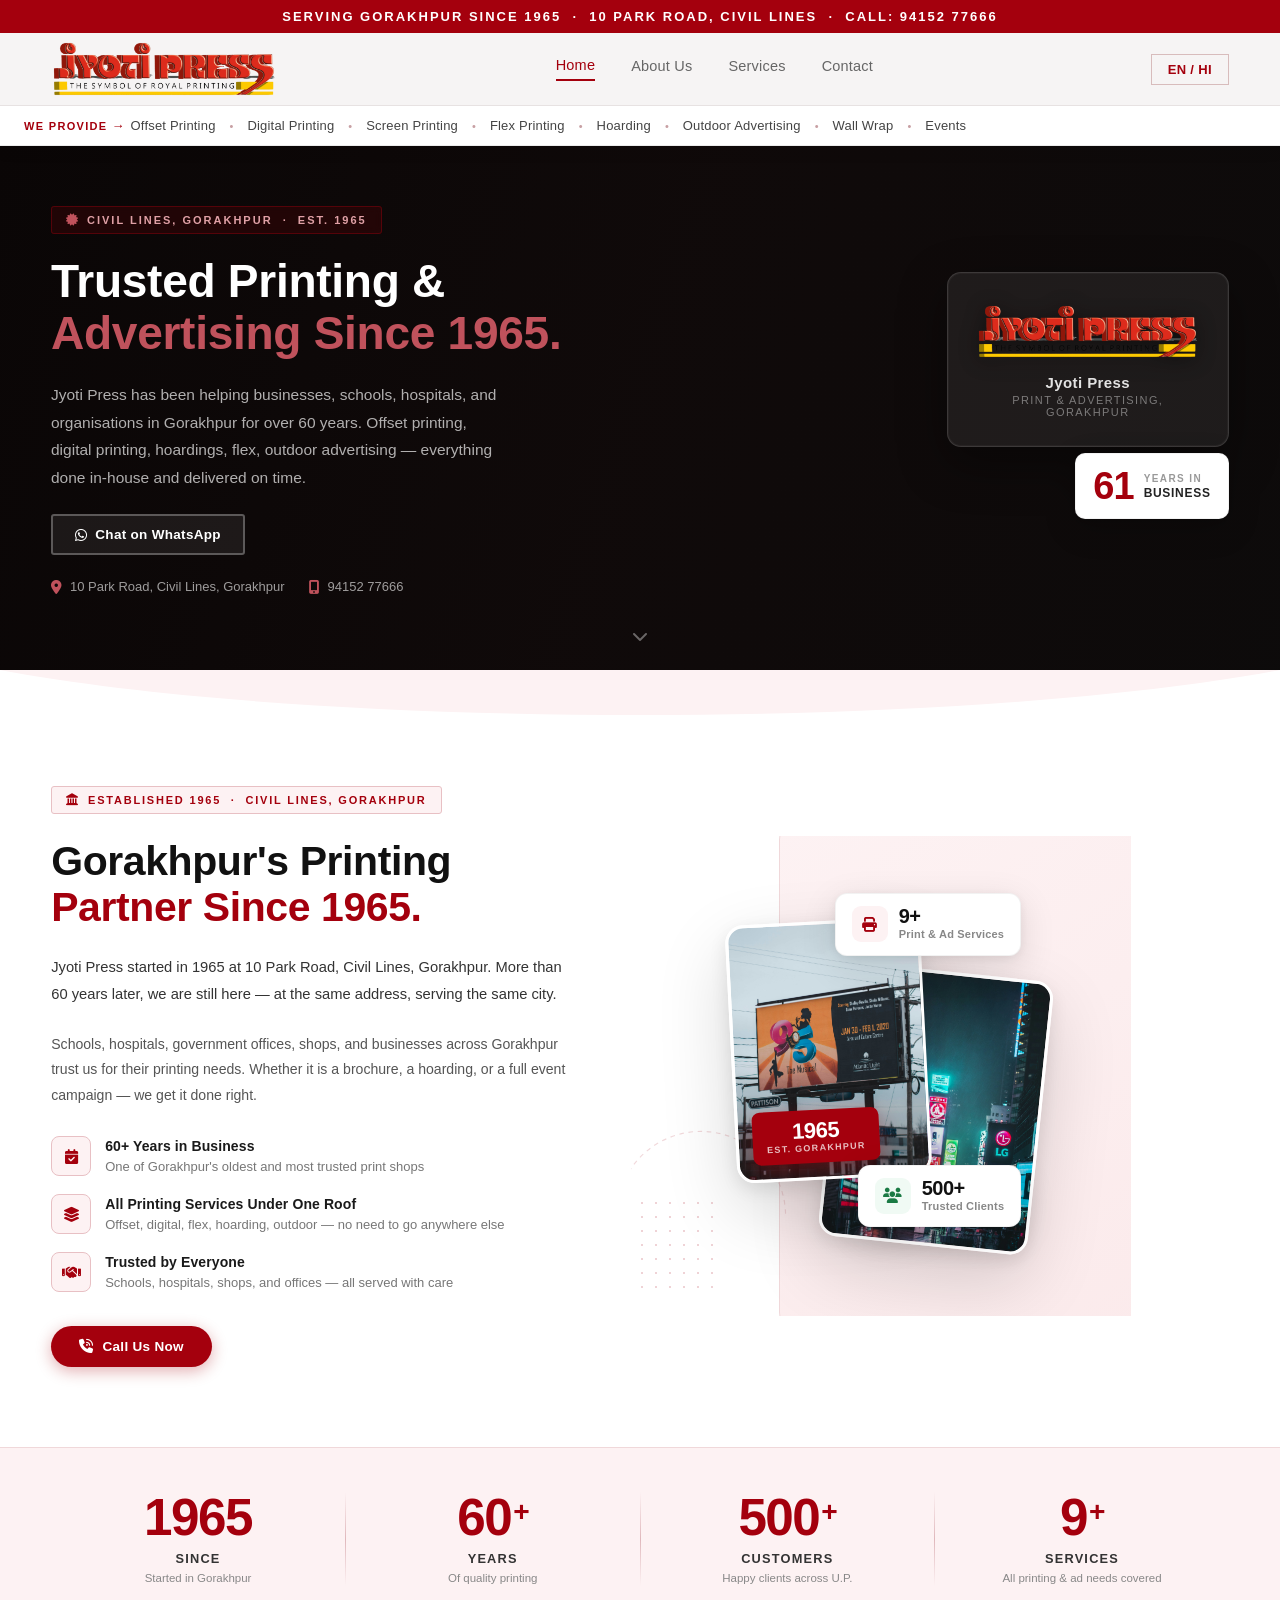
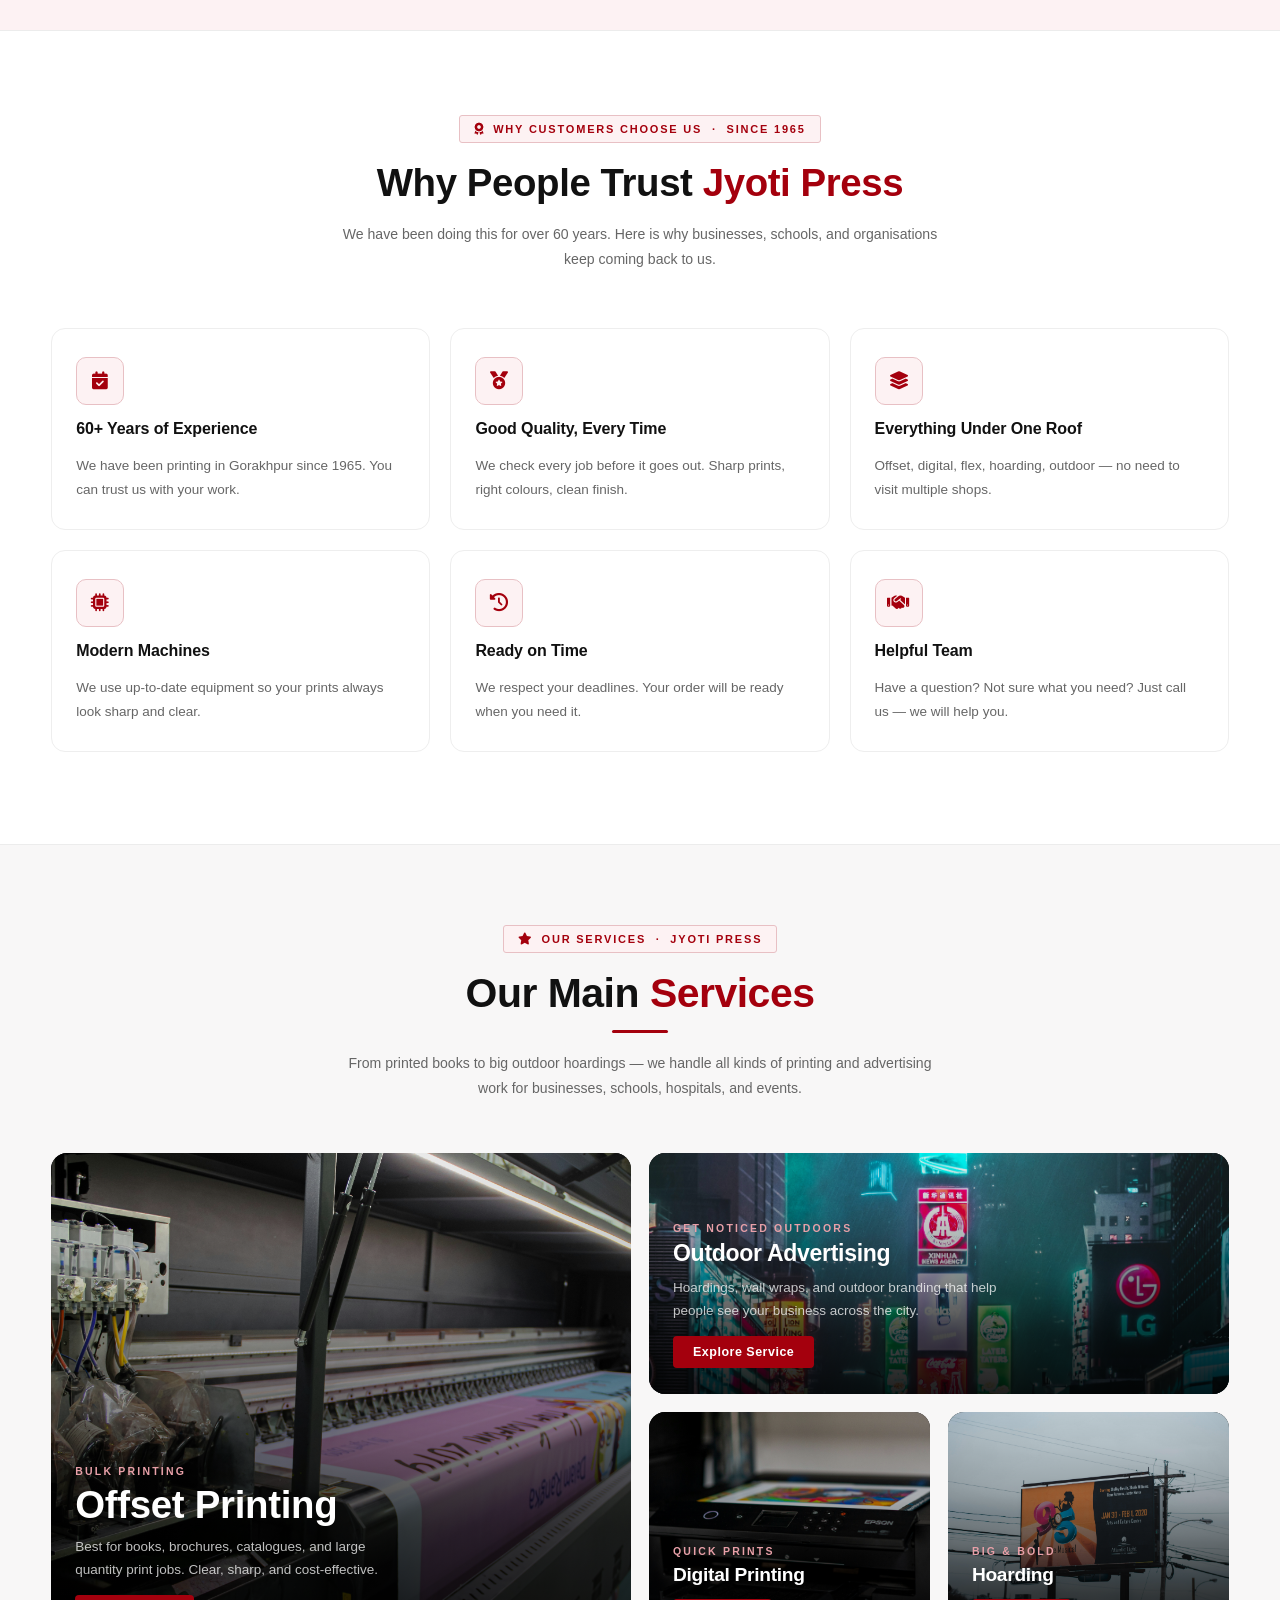
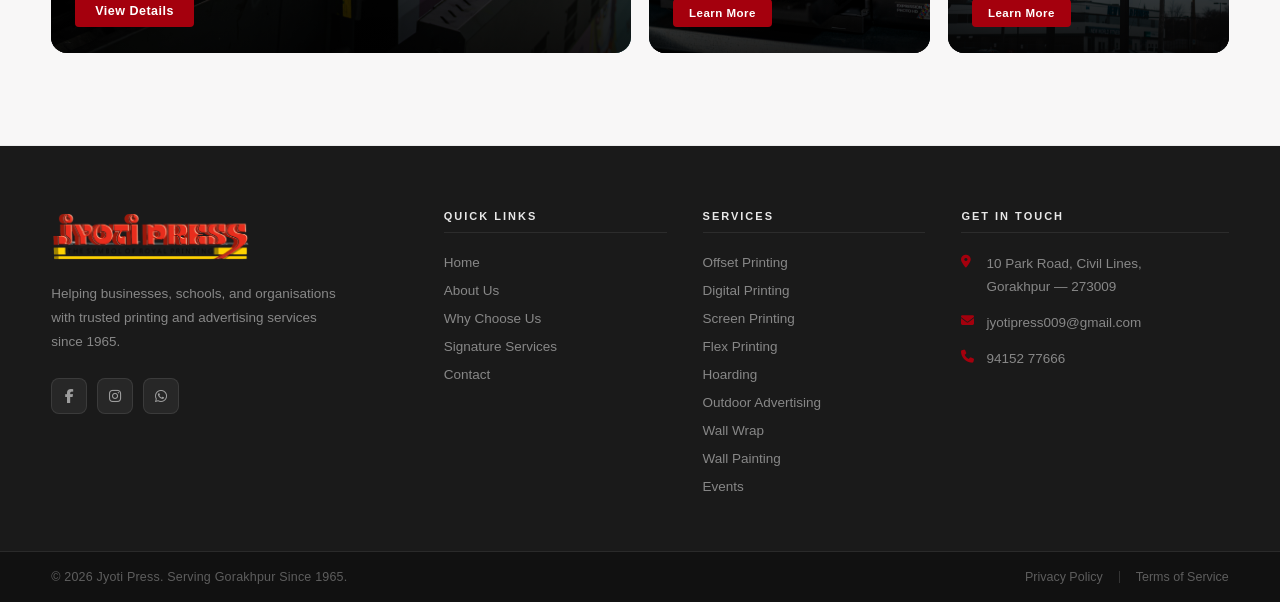
==== index.html @ e86c391b "Complete website updates and language system improvements" ====
<!DOCTYPE html>
<html lang="en">

<head>
    <meta charset="UTF-8" />
    <meta name="viewport" content="width=device-width, initial-scale=1.0" />
    <title data-i18n="page.title">Jyoti Press — Print &amp; Advertising, Gorakhpur</title>
    <link rel="stylesheet" href="css/index.css" />
    <link rel="stylesheet" href="css/responsive.css" />
    <link rel="stylesheet" href="https://cdnjs.cloudflare.com/ajax/libs/font-awesome/6.5.2/css/all.min.css">
</head>

<body>

    <div class="site-header">

        <div class="top-bar">
            <span class="top-bar-track"><span class="top-bar-text" data-i18n="topbar.text">SERVING GORAKHPUR SINCE 1965
                    &nbsp;·&nbsp; 10 PARK ROAD, CIVIL LINES &nbsp;·&nbsp; CALL: 94152 77666</span></span>
        </div>

        <header class="navbar">
            <div class="container nav-container">

                <div class="logo">
                    <img id="siteLogo" src="assets/img/eng_logo.png" alt="Jyoti Press" class="logo-img" />
                </div>

                <!-- Desktop nav links -->
                <nav class="nav-links">
                    <a href="#home" class="active" data-i18n="nav.home">Home</a>
                    <a href="#about" data-i18n="nav.about">About Us</a>
                    <a href="pages/services.html" data-i18n="nav.services">Services</a>
                    <!-- <a href="#portfolio">Portfolio</a>
                <a href="#clients">Clients</a> -->
                    <a href="pages/contact.html" data-i18n="nav.contact">Contact</a>
                </nav>

                <div class="nav-right">
                    <button class="language-btn" data-i18n="lang.btn">EN / HI</button>
                    <!-- Hamburger (mobile only) -->
                    <button class="hamburger" aria-label="Toggle menu" aria-expanded="false">
                        <span></span>
                        <span></span>
                        <span></span>
                    </button>
                </div>

            </div>

            <!-- Mobile dropdown menu -->
            <div class="mobile-menu" aria-hidden="true">
                <nav class="mobile-nav-links">
                    <a href="#home" class="active" data-i18n="mnav.home">Home</a>
                    <a href="#about" data-i18n="mnav.about">About Us</a>
                    <a href="pages/services.html" data-i18n="mnav.services">Services</a>
                    <!-- <a href="#portfolio">Portfolio</a>
                <a href="#clients">Clients</a> -->
                    <a href="pages/contact.html" data-i18n="mnav.contact">Contact</a>
                </nav>
            </div>
        </header>

        <section class="service-ticker-bar" aria-hidden="true">
            <div class="service-ticker-inner">
                <span class="service-ticker-label" data-i18n="ticker.label">WE PROVIDE</span>
                <span class="service-ticker-arrow">→</span>
                <span class="sti" data-i18n="ticker.offset">Offset Printing</span>
                <span class="sti-dot">•</span>
                <span class="sti" data-i18n="ticker.digital">Digital Printing</span>
                <span class="sti-dot">•</span>
                <span class="sti" data-i18n="ticker.screen">Screen Printing</span>
                <span class="sti-dot">•</span>
                <span class="sti" data-i18n="ticker.flex">Flex Printing</span>
                <span class="sti-dot">•</span>
                <span class="sti" data-i18n="ticker.hoarding">Hoarding</span>
                <span class="sti-dot">•</span>
                <span class="sti" data-i18n="ticker.outdoor">Outdoor Advertising</span>
                <span class="sti-dot">•</span>
                <span class="sti" data-i18n="ticker.wallwrap">Wall Wrap</span>
                <span class="sti-dot">•</span>
                <span class="sti" data-i18n="ticker.events">Events</span>
            </div>
        </section>

    </div><!-- /.site-header -->

    <!-- ============================================
         HERO SECTION
         ============================================ -->
    <section class="hero" id="home">

        <!-- Background Video -->
        <div class="hero-video-wrap">
            <video class="hero-video" src="assets/video/hero.mp4" autoplay muted loop playsinline preload="metadata"
                aria-hidden="true"></video>
            <div class="hero-overlay"></div>
        </div>

        <!-- Hero Content -->
        <div class="container hero-container">

            <!-- LEFT -->
            <div class="hero-left">

                <div class="hero-badge animate-fadeup animate-delay-1">
                    <i class="fa-solid fa-certificate"></i>
                    <span data-i18n="hero.badge">CIVIL LINES, GORAKHPUR &nbsp;·&nbsp; EST. 1965</span>
                </div>

                <h1 class="hero-heading animate-fadeup animate-delay-2">
                    <span data-i18n="hero.heading.line1">Trusted Printing &amp;</span><br>
                    <span class="hero-heading-accent" data-i18n="hero.heading.accent">Advertising Since 1965.</span>
                </h1>

                <p class="hero-para animate-fadeup animate-delay-3" data-i18n="hero.para">
                    Jyoti Press has been helping businesses, schools, hospitals, and
                    organisations in Gorakhpur for over 60 years. Offset printing, digital
                    printing, hoardings, flex, outdoor advertising — everything done
                    in-house and delivered on time.
                </p>

                <div class="hero-buttons animate-fadeup animate-delay-4">
                    <!-- <a href="tel:9415277666" class="hero-btn hero-btn-primary">
                        <i class="fa-solid fa-phone-volume"></i>
                        Get a Quote
                    </a> -->
                    <a href="https://wa.me/919415277666" class="hero-btn hero-btn-secondary">
                        <i class="fa-brands fa-whatsapp"></i>
                        <span data-i18n="hero.btn.whatsapp">Chat on WhatsApp</span>
                    </a>
                </div>

                <div class="hero-info animate-fadeup animate-delay-5">
                    <div class="hero-info-item">
                        <i class="fa-solid fa-location-dot"></i>
                        <span data-i18n="hero.info.address">10 Park Road, Civil Lines, Gorakhpur</span>
                    </div>
                    <div class="hero-info-item">
                        <i class="fa-solid fa-mobile-screen-button"></i>
                        <span data-i18n="hero.info.phone">94152 77666</span>
                    </div>
                </div>

            </div>

            <!-- RIGHT -->
            <div class="hero-right animate-fadeup animate-delay-3">

                <div class="hero-image-card">
                    <div class="hero-image-card-inner">
                        <img id="heroLogo" src="assets/img/eng_logo.png" alt="Jyoti Press" class="hero-card-logo" />
                        <div class="hero-card-caption">
                            <span class="hero-card-caption-title" data-i18n="hero.card.caption.title">Jyoti Press</span>
                            <span class="hero-card-caption-sub" data-i18n="hero.card.caption.sub">Print &amp;
                                Advertising, Gorakhpur</span>
                        </div>
                    </div>

                    <!-- Floating Experience Card -->
                    <div class="hero-exp-card">
                        <div class="hero-exp-number">61</div>
                        <div class="hero-exp-text">
                            <span class="hero-exp-years" data-i18n="hero.exp.years">YEARS IN</span>
                            <span class="hero-exp-excel" data-i18n="hero.exp.excel">BUSINESS</span>
                        </div>
                    </div>
                </div>

            </div>

        </div>

        <!-- Scroll indicator -->
        <div class="hero-scroll-indicator">
            <i class="fa-solid fa-chevron-down"></i>
        </div>

    </section>

    <!-- ============================================
         ABOUT US SECTION
         ============================================ -->
    <section class="about" id="about">

        <!-- Decorative SVG curve top -->
        <div class="about-deco-curve about-deco-curve--top" aria-hidden="true">
            <svg viewBox="0 0 1440 60" preserveAspectRatio="none" xmlns="http://www.w3.org/2000/svg">
                <path d="M0,0 C360,60 1080,60 1440,0 L1440,0 L0,0 Z" fill="#fdf2f3" />
            </svg>
        </div>

        <div class="container about-container">

            <!-- LEFT: Text Content -->
            <div class="about-left">

                <div class="about-badge">
                    <i class="fa-solid fa-landmark"></i>
                    <span data-i18n="about.badge">ESTABLISHED 1965 &nbsp;·&nbsp; CIVIL LINES, GORAKHPUR</span>
                </div>

                <h2 class="about-heading">
                    <span data-i18n="about.heading.line1">Gorakhpur's Printing</span><br>
                    <span class="about-heading-accent" data-i18n="about.heading.accent">Partner Since 1965.</span>
                </h2>

                <p class="about-para about-para-lead" data-i18n="about.para.lead">
                    Jyoti Press started in 1965 at 10 Park Road, Civil Lines, Gorakhpur. More than 60 years later, we
                    are still here — at the same address, serving the same city.
                </p>

                <p class="about-para" data-i18n="about.para.2">
                    Schools, hospitals, government offices, shops, and businesses across Gorakhpur trust us for their
                    printing needs. Whether it is a brochure, a hoarding, or a full event campaign — we get it done
                    right.
                </p>

                <div class="about-highlights">
                    <div class="about-highlight-item">
                        <div class="about-highlight-icon">
                            <i class="fa-solid fa-calendar-check"></i>
                        </div>
                        <div class="about-highlight-text">
                            <span class="about-highlight-title" data-i18n="about.hl1.title">60+ Years in Business</span>
                            <span class="about-highlight-desc" data-i18n="about.hl1.desc">One of Gorakhpur's oldest and
                                most trusted print shops</span>
                        </div>
                    </div>
                    <div class="about-highlight-item">
                        <div class="about-highlight-icon">
                            <i class="fa-solid fa-layer-group"></i>
                        </div>
                        <div class="about-highlight-text">
                            <span class="about-highlight-title" data-i18n="about.hl2.title">All Printing Services Under
                                One Roof</span>
                            <span class="about-highlight-desc" data-i18n="about.hl2.desc">Offset, digital, flex,
                                hoarding, outdoor — no need to go anywhere else</span>
                        </div>
                    </div>
                    <div class="about-highlight-item">
                        <div class="about-highlight-icon">
                            <i class="fa-solid fa-handshake"></i>
                        </div>
                        <div class="about-highlight-text">
                            <span class="about-highlight-title" data-i18n="about.hl3.title">Trusted by Everyone</span>
                            <span class="about-highlight-desc" data-i18n="about.hl3.desc">Schools, hospitals, shops, and
                                offices — all served with care</span>
                        </div>
                    </div>
                </div>

                <a href="tel:9415277666" class="about-cta">
                    <i class="fa-solid fa-phone-volume"></i>
                    <span data-i18n="about.cta">Call Us Now</span>
                </a>

            </div>

            <!-- RIGHT: Layered Image Composition -->
            <div class="about-right">

                <!-- Decorative background accent -->
                <div class="about-right-bg" aria-hidden="true"></div>

                <!-- Decorative dot grid -->
                <div class="about-dot-grid" aria-hidden="true"></div>

                <!-- Image composition wrapper -->
                <div class="about-images-composition">

                    <!-- Back image card (rotated) -->
                    <div class="about-img-card about-img-card--back">
                        <img src="assets/img/Outdoor Advertising.jpg" alt="Jyoti Press printing operations"
                            class="about-img-card-photo" />
                        <div class="about-img-card-overlay"></div>
                    </div>

                    <!-- Front image card -->
                    <div class="about-img-card about-img-card--front">
                        <img src="assets/img/Hoarding.jpg" alt="Jyoti Press — Est. 1965, Gorakhpur"
                            class="about-img-card-photo" />
                        <div class="about-img-card-overlay"></div>

                        <!-- Est. badge on front card -->
                        <div class="about-est-badge">
                            <span class="about-est-year">1965</span>
                            <span class="about-est-label" data-i18n="about.est.label">Est. Gorakhpur</span>
                        </div>
                    </div>

                    <!-- Floating quality chip -->
                    <div class="about-chip about-chip--print">
                        <div class="about-chip-icon">
                            <i class="fa-solid fa-print"></i>
                        </div>
                        <div class="about-chip-body">
                            <span class="about-chip-num" data-i18n="about.chip.print.num">9+</span>
                            <span class="about-chip-label" data-i18n="about.chip.print.label">Print &amp; Ad
                                Services</span>
                        </div>
                    </div>

                    <div class="about-chip about-chip--clients">
                        <div class="about-chip-icon about-chip-icon--teal">
                            <i class="fa-solid fa-users"></i>
                        </div>
                        <div class="about-chip-body">
                            <span class="about-chip-num" data-i18n="about.chip.clients.num">500+</span>
                            <span class="about-chip-label" data-i18n="about.chip.clients.label">Trusted Clients</span>
                        </div>
                    </div>

                </div>

                <!-- Decorative dashed arc (SVG) -->
                <div class="about-arc-wrap" aria-hidden="true">
                    <svg viewBox="0 0 260 260" fill="none" xmlns="http://www.w3.org/2000/svg" class="about-arc-svg">
                        <path d="M20,130 A110,110 0 0,1 240,130" stroke="#e8c0c4" stroke-width="1.5"
                            stroke-dasharray="6 6" fill="none" />
                    </svg>
                </div>

            </div>

        </div>

        <!-- ============================================
             STATISTICS ROW
             ============================================ -->
        <div class="about-stats-row">
            <div class="container about-stats-container">

                <div class="about-stat-item">
                    <span class="about-stat-num" data-i18n="stat.since.num">1965</span>
                    <span class="about-stat-txt" data-i18n="stat.since.txt">Since</span>
                    <span class="about-stat-desc" data-i18n="stat.since.desc">Started in Gorakhpur</span>
                </div>

                <div class="about-stats-divider" aria-hidden="true"></div>

                <div class="about-stat-item">
                    <span class="about-stat-num">60<span class="about-stat-plus">+</span></span>
                    <span class="about-stat-txt" data-i18n="stat.years.txt">Years</span>
                    <span class="about-stat-desc" data-i18n="stat.years.desc">Of quality printing</span>
                </div>

                <div class="about-stats-divider" aria-hidden="true"></div>

                <div class="about-stat-item">
                    <span class="about-stat-num">500<span class="about-stat-plus">+</span></span>
                    <span class="about-stat-txt" data-i18n="stat.customers.txt">Customers</span>
                    <span class="about-stat-desc" data-i18n="stat.customers.desc">Happy clients across U.P.</span>
                </div>

                <div class="about-stats-divider" aria-hidden="true"></div>

                <div class="about-stat-item">
                    <span class="about-stat-num">9<span class="about-stat-plus">+</span></span>
                    <span class="about-stat-txt" data-i18n="stat.services.txt">Services</span>
                    <span class="about-stat-desc" data-i18n="stat.services.desc">All printing &amp; ad needs
                        covered</span>
                </div>

            </div>
        </div>

    </section>

    <!-- ============================================
         WHY CHOOSE US SECTION
         ============================================ -->
    <section class="why" id="why-us">
        <div class="container why-container">

            <div class="why-header">
                <div class="why-badge">
                    <i class="fa-solid fa-award"></i>
                    <span data-i18n="why.badge">WHY CUSTOMERS CHOOSE US &nbsp;·&nbsp; SINCE 1965</span>
                </div>
                <h2 class="why-heading">
                    <span data-i18n="why.heading.pre">Why People Trust</span> <span class="why-heading-accent"
                        data-i18n="why.heading.accent">Jyoti Press</span>
                </h2>
                <p class="why-subheading" data-i18n="why.subheading">
                    We have been doing this for over 60 years. Here is why businesses, schools, and organisations keep
                    coming back to us.
                </p>
            </div>

            <div class="why-grid">

                <div class="why-card">
                    <div class="why-card-icon-wrap">
                        <i class="fa-solid fa-calendar-check"></i>
                    </div>
                    <h3 class="why-card-title" data-i18n="why.c1.title">60+ Years of Experience</h3>
                    <p class="why-card-desc" data-i18n="why.c1.desc">We have been printing in Gorakhpur since 1965. You
                        can trust us with your work.</p>
                </div>

                <div class="why-card">
                    <div class="why-card-icon-wrap">
                        <i class="fa-solid fa-medal"></i>
                    </div>
                    <h3 class="why-card-title" data-i18n="why.c2.title">Good Quality, Every Time</h3>
                    <p class="why-card-desc" data-i18n="why.c2.desc">We check every job before it goes out. Sharp
                        prints, right colours, clean finish.</p>
                </div>

                <div class="why-card">
                    <div class="why-card-icon-wrap">
                        <i class="fa-solid fa-layer-group"></i>
                    </div>
                    <h3 class="why-card-title" data-i18n="why.c3.title">Everything Under One Roof</h3>
                    <p class="why-card-desc" data-i18n="why.c3.desc">Offset, digital, flex, hoarding, outdoor — no need
                        to visit multiple shops.</p>
                </div>

                <div class="why-card">
                    <div class="why-card-icon-wrap">
                        <i class="fa-solid fa-microchip"></i>
                    </div>
                    <h3 class="why-card-title" data-i18n="why.c4.title">Modern Machines</h3>
                    <p class="why-card-desc" data-i18n="why.c4.desc">We use up-to-date equipment so your prints always
                        look sharp and clear.</p>
                </div>

                <div class="why-card">
                    <div class="why-card-icon-wrap">
                        <i class="fa-solid fa-clock-rotate-left"></i>
                    </div>
                    <h3 class="why-card-title" data-i18n="why.c5.title">Ready on Time</h3>
                    <p class="why-card-desc" data-i18n="why.c5.desc">We respect your deadlines. Your order will be ready
                        when you need it.</p>
                </div>

                <div class="why-card">
                    <div class="why-card-icon-wrap">
                        <i class="fa-solid fa-handshake"></i>
                    </div>
                    <h3 class="why-card-title" data-i18n="why.c6.title">Helpful Team</h3>
                    <p class="why-card-desc" data-i18n="why.c6.desc">Have a question? Not sure what you need? Just call
                        us — we will help you.</p>
                </div>

            </div>

        </div>
    </section>

    <!-- ============================================
         SIGNATURE SERVICES SECTION
         ============================================ -->
    <section class="sig-services" id="services">
        <div class="container sig-services-container">

            <div class="sig-services-header">
                <div class="sig-services-badge">
                    <i class="fa-solid fa-star"></i>
                    <span data-i18n="sig.badge">OUR SERVICES &nbsp;·&nbsp; JYOTI PRESS</span>
                </div>
                <h2 class="sig-services-heading">
                    <span data-i18n="sig.heading.pre">Our Main</span> <span class="sig-services-heading-accent"
                        data-i18n="sig.heading.accent">Services</span>
                </h2>
                <p class="sig-services-subheading" data-i18n="sig.subheading">
                    From printed books to big outdoor hoardings — we handle all kinds of printing and advertising work
                    for businesses, schools, hospitals, and events.
                </p>
            </div>

            <div class="sig-grid">

                <!-- FEATURE CARD — Offset Printing (large, left) -->
                <div class="sig-card sig-card--feature">
                    <div class="sig-card-img-wrap">
                        <img src="assets/img/Offset Printing.jpg" alt="Offset Printing" class="sig-card-img" />
                        <div class="sig-card-overlay"></div>
                    </div>
                    <div class="sig-card-content">
                        <span class="sig-card-label" data-i18n="sig.offset.label">BULK PRINTING</span>
                        <h3 class="sig-card-title" data-i18n="sig.offset.title">Offset
                            Printing</h3>
                        <p class="sig-card-desc" data-i18n="sig.offset.desc">Best for books, brochures, catalogues, and
                            large quantity print jobs. Clear, sharp, and cost-effective.</p>
                        <a href="pages/services.html#offset-Priting" class="sig-card-btn"
                            data-i18n="sig.offset.btn">View Details</a>
                    </div>
                </div>

                <!-- RIGHT COLUMN -->
                <div class="sig-right-col">

                    <!-- Top Card — Outdoor Advertising -->
                    <div class="sig-card sig-card--top">
                        <div class="sig-card-img-wrap">
                            <img src="assets/img/Outdoor Advertising.jpg" alt="Outdoor Advertising"
                                class="sig-card-img" />
                            <div class="sig-card-overlay"></div>
                        </div>
                        <div class="sig-card-content">
                            <span class="sig-card-label" data-i18n="sig.outdoor.label">GET NOTICED OUTDOORS</span>
                            <h3 class="sig-card-title" data-i18n="sig.outdoor.title">Outdoor Advertising</h3>
                            <p class="sig-card-desc" data-i18n="sig.outdoor.desc">Hoardings, wall wraps, and outdoor
                                branding that help people see your business across the city.</p>
                            <a href="pages/outdoorAdvertising.html" class="sig-card-btn"
                                data-i18n="sig.outdoor.btn">Explore Service</a>
                        </div>
                    </div>

                    <!-- Bottom Row — two smaller cards -->
                    <div class="sig-bottom-row">

                        <!-- Digital Printing -->
                        <div class="sig-card sig-card--small">
                            <div class="sig-card-img-wrap">
                                <img src="assets/img/Digital Printing.jpg" alt="Digital Printing"
                                    class="sig-card-img" />
                                <div class="sig-card-overlay"></div>
                            </div>
                            <div class="sig-card-content">
                                <span class="sig-card-label" data-i18n="sig.digital.label">QUICK PRINTS</span>
                                <h3 class="sig-card-title" data-i18n="sig.digital.title">Digital
                                    Printing</h3>
                                <a href="pages/digitalPrinting.html" class="sig-card-btn"
                                    data-i18n="sig.digital.btn">Learn More</a>
                            </div>
                        </div>

                        <!-- Hoarding -->
                        <div class="sig-card sig-card--small">
                            <div class="sig-card-img-wrap">
                                <img src="assets/img/Hoarding.jpg" alt="Hoarding" class="sig-card-img" />
                                <div class="sig-card-overlay"></div>
                            </div>
                            <div class="sig-card-content">
                                <span class="sig-card-label" data-i18n="sig.hoarding.label">BIG &amp; BOLD</span>
                                <h3 class="sig-card-title" data-i18n="sig.hoarding.title">Hoarding</h3>
                                <a href="pages/hoarding.html" class="sig-card-btn" data-i18n="sig.hoarding.btn">Learn
                                    More</a>
                            </div>
                        </div>

                    </div><!-- /.sig-bottom-row -->

                </div><!-- /.sig-right-col -->

            </div><!-- /.sig-grid -->

        </div>
    </section>

    <!-- ============================================
         PORTFOLIO SECTION (PLACEHOLDER)
         ============================================ -->
    <section class="sig-services" id="portfolio" style="display:none;" aria-hidden="true"></section>

    <!-- ============================================
         CLIENTS SECTION (PLACEHOLDER)
         ============================================ -->
    <section class="sig-services" id="clients" style="display:none;" aria-hidden="true"></section>

    <!-- ============================================
         FOOTER
         ============================================ -->
    <footer class="footer" id="contact">
        <div class="footer-main">
            <div class="container footer-grid">

                <!-- Col 1: Brand -->
                <div class="footer-col footer-col--brand">
                    <a href="#home" class="footer-logo-link" tabindex="-1">
                        <img id="footerLogo" src="assets/img/eng_logo.png" alt="Jyoti Press Logo"
                            class="footer-logo-img" draggable="false" />
                    </a>
                    <p class="footer-brand-desc" data-i18n="footer.brand.desc">Helping businesses, schools, and
                        organisations with trusted printing and advertising services since 1965.</p>
                    <div class="footer-social">
                        <a href="#" class="footer-social-link" aria-label="Facebook"><i
                                class="fa-brands fa-facebook-f"></i></a>
                        <a href="#" class="footer-social-link" aria-label="Instagram"><i
                                class="fa-brands fa-instagram"></i></a>
                        <a href="#" class="footer-social-link" aria-label="WhatsApp"><i
                                class="fa-brands fa-whatsapp"></i></a>
                    </div>
                </div>

                <!-- Col 2: Quick Links -->
                <div class="footer-col">
                    <h4 class="footer-col-heading" data-i18n="footer.ql.heading">Quick Links</h4>
                    <ul class="footer-links">
                        <li><a href="#home" data-i18n="footer.ql.home">Home</a></li>
                        <li><a href="#about" data-i18n="footer.ql.about">About Us</a></li>
                        <li><a href="#why-us" data-i18n="footer.ql.whyus">Why Choose Us</a></li>
                        <li><a href="#services" data-i18n="footer.ql.services">Signature Services</a></li>
                        <li><a href="#contact" data-i18n="footer.ql.contact">Contact</a></li>
                    </ul>
                </div>

                <!-- Col 3: Services -->
                <div class="footer-col">
                    <h4 class="footer-col-heading" data-i18n="footer.sv.heading">Services</h4>
                    <ul class="footer-links">
                        <li><a href="pages/services.html#offset-printing" data-i18n="footer.sv.offset">Offset
                                Printing</a></li>
                        <li><a href="pages/digitalPrinting.html" data-i18n="footer.sv.digital">Digital Printing</a></li>
                        <li><a href="pages/ScreenPrinting.html" data-i18n="footer.sv.screen">Screen Printing</a></li>
                        <li><a href="pages/FlexPrinting.html" data-i18n="footer.sv.flex">Flex Printing</a></li>
                        <li><a href="pages/Hoarding.html" data-i18n="footer.sv.hoarding">Hoarding</a></li>
                        <li><a href="pages/OutdoorAdvertising.html" data-i18n="footer.sv.outdoor">Outdoor
                                Advertising</a></li>
                        <li><a href="pages/WallWrap.html" data-i18n="footer.sv.wallwrap">Wall Wrap</a></li>
                        <li><a href="pages/WallPainting.html" data-i18n="footer.sv.wallpaint">Wall Painting</a></li>
                        <li><a href="pages/Event.html" data-i18n="footer.sv.events">Events</a></li>
                    </ul>
                </div>

                <!-- Col 4: Contact -->
                <div class="footer-col">
                    <h4 class="footer-col-heading" data-i18n="footer.ct.heading">Get In Touch</h4>
                    <ul class="footer-contact-list">
                        <li>
                            <i class="fa-solid fa-location-dot"></i>
                            <span data-i18n-html="footer.ct.address">10 Park Road, Civil Lines,<br>Gorakhpur &mdash;
                                273009</span>
                        </li>
                        <li>
                            <i class="fa-solid fa-envelope"></i>
                            <a href="mailto:jyotipress009@gmail.com">jyotipress009@gmail.com</a>
                        </li>
                        <li>
                            <i class="fa-solid fa-phone"></i>
                            <a href="tel:9415277666">94152 77666</a>
                        </li>
                    </ul>
                </div>

            </div>
        </div>

        <!-- Bottom Bar -->
        <div class="footer-bottom">
            <div class="container footer-bottom-inner">
                <span class="footer-copy" data-i18n="footer.copy">&copy; 2026 Jyoti Press. Serving Gorakhpur Since
                    1965.</span>
                <div class="footer-bottom-links">
                    <a href="#" data-i18n="footer.privacy">Privacy Policy</a>
                    <span class="footer-bottom-sep" aria-hidden="true"></span>
                    <a href="#" data-i18n="footer.terms">Terms of Service</a>
                </div>
            </div>
        </div>
    </footer>

    <script src="js/language.js"></script>
    <script src="js/index.js"></script>
</body>

</html>
---- css/index.css ----
/* ============================================
   RESET & BASE
   ============================================ */
*,
*::before,
*::after {
  margin: 0;
  padding: 0;
  box-sizing: border-box;
}

html,
body {
  width: 100%;
  max-width: 100%;
  overflow-x: hidden;
  font-family: Arial, Helvetica, sans-serif;
  color: #333;
  background: #fff;
}

/* Body scroll lock when mobile menu is open */
body.menu-open {
  overflow: hidden;
}

.container {
  width: min(92%, 1400px);
  margin: 0 auto;
}

/* ============================================
   TOP BAR
   ============================================ */
.top-bar {
  background: #a4000d;
  color: #fff;
  padding: 9px 10px;
  font-size: 13px;
  font-weight: 700;
  letter-spacing: 2px;
  text-transform: uppercase;
  width: 100%;
  text-align: center;
  overflow: hidden;
}

.top-bar-track {
  display: inline;
  white-space: nowrap;
}

.top-bar-text {
  display: inline;
  white-space: nowrap;
}

/* Mobile only — marquee via JS-cloned duplicate */
@media (max-width: 767px) {
  .top-bar {
    text-align: left;
  }
  .top-bar-track {
    display: inline-flex;
    width: max-content;
    animation: topBarScroll 20s linear infinite;
  }
  @keyframes topBarScroll {
    0%   { transform: translateX(0); }
    100% { transform: translateX(-50%); }
  }
}

@media (prefers-reduced-motion: reduce) {
  .top-bar-track {
    animation: none !important;
  }
  .top-bar {
    text-align: center;
  }
  .top-bar-clone {
    display: none;
  }
}

/* ============================================
   SITE HEADER — FIXED WRAPPER
   ============================================ */
.site-header {
  position: fixed;
  top: 0;
  left: 0;
  width: 100%;
  z-index: 1000;
  box-shadow: 0 2px 16px rgba(0, 0, 0, 0.10);
}

/* ============================================
   NAVBAR
   ============================================ */
.navbar {
  background: #f6f4f4;
  border-bottom: 1px solid #e7e2e2;
  width: 100%;
  position: relative;
}

.nav-container {
  min-height: 72px;
  display: flex;
  align-items: center;
  justify-content: space-between;
  gap: 20px;
}

.logo {
  flex-shrink: 0;
  display: flex;
  align-items: center;
}

.logo-img {
  height: 54px;
  width: auto;
  display: block;
  object-fit: contain;
}

/* Desktop nav links */
.nav-links {
  display: flex;
  align-items: center;
  gap: 36px;
  flex-wrap: nowrap;
  justify-content: center;
}

.nav-links a {
  text-decoration: none;
  color: #666;
  font-size: 14.5px;
  font-weight: 500;
  padding-bottom: 6px;
  white-space: nowrap;
  letter-spacing: 0.2px;
}

.nav-links a:hover,
.nav-links a.active {
  color: #a4000d;
}

.nav-links .active {
  border-bottom: 2px solid #a4000d;
}

/* Right side */
.nav-right {
  display: flex;
  align-items: center;
  gap: 12px;
  flex-shrink: 0;
}

.language-btn {
  background: transparent;
  border: 1px solid #d8bcbc;
  color: #a4000d;
  font-size: 13px;
  font-weight: 700;
  padding: 7px 16px;
  cursor: pointer;
  white-space: nowrap;
  flex-shrink: 0;
  letter-spacing: 0.3px;
}

/* ============================================
   HAMBURGER
   ============================================ */
.hamburger {
  display: none;
  flex-direction: column;
  justify-content: center;
  align-items: center;
  gap: 5px;
  width: 38px;
  height: 38px;
  background: transparent;
  border: 1px solid #d8bcbc;
  cursor: pointer;
  padding: 8px;
  flex-shrink: 0;
}

.hamburger span {
  display: block;
  width: 20px;
  height: 2px;
  background: #a4000d;
  border-radius: 2px;
  transition: transform 0.3s ease, opacity 0.3s ease;
  transform-origin: center;
}

.hamburger.open span:nth-child(1) {
  transform: translateY(7px) rotate(45deg);
}

.hamburger.open span:nth-child(2) {
  opacity: 0;
  transform: scaleX(0);
}

.hamburger.open span:nth-child(3) {
  transform: translateY(-7px) rotate(-45deg);
}

/* ============================================
   MOBILE DROPDOWN MENU
   ============================================ */
.mobile-menu {
  display: none;
  overflow: hidden;
  max-height: 0;
  opacity: 0;
  visibility: hidden;
  transition: max-height 0.32s ease, opacity 0.25s ease, visibility 0s linear 0.32s;
  background: #f6f4f4;
  border-top: 1px solid #e7e2e2;
  width: 100%;
}

.mobile-menu.open {
  max-height: 420px;
  opacity: 1;
  visibility: visible;
  transition: max-height 0.32s ease, opacity 0.25s ease, visibility 0s linear 0s;
}

.mobile-nav-links {
  display: flex;
  flex-direction: column;
  padding: 8px 0 16px;
}

.mobile-nav-links a {
  text-decoration: none;
  color: #666;
  font-size: 15px;
  font-weight: 500;
  padding: 12px 24px;
  border-bottom: 1px solid #ece8e8;
  transition: color 0.2s, background 0.2s;
}

.mobile-nav-links a:last-child {
  border-bottom: none;
}

.mobile-nav-links a:hover {
  color: #a4000d;
  background: #faf0f0;
}

.mobile-nav-links a.active {
  color: #a4000d;
  font-weight: 700;
}

/* ============================================
   CATEGORIES BAR
   ============================================ */
/* ============================================
   SERVICE TICKER BAR
   ============================================ */
.service-ticker-bar {
  background: #fff;
  border-bottom: 1px solid #ececec;
  width: 100%;
  overflow-x: auto;
  overflow-y: hidden;
  scrollbar-width: none;
  -ms-overflow-style: none;
  user-select: none;
  pointer-events: auto;
  cursor: default;
  touch-action: pan-x;
  -webkit-overflow-scrolling: touch;
}

.service-ticker-bar::-webkit-scrollbar {
  display: none;
}

.service-ticker-inner {
  display: flex;
  align-items: center;
  flex-wrap: nowrap;
  white-space: nowrap;
  padding: 12px 24px;
  width: max-content;
  min-width: 100%;
  gap: 0;
}

.service-ticker-label {
  font-size: 11px;
  font-weight: 800;
  letter-spacing: 0.12em;
  color: #a4000d;
  text-transform: uppercase;
  white-space: nowrap;
  flex-shrink: 0;
}

.service-ticker-arrow {
  font-size: 13px;
  color: #a4000d;
  margin: 0 6px 0 4px;
  flex-shrink: 0;
}

.sti {
  font-size: 13px;
  font-weight: 500;
  color: #444;
  white-space: nowrap;
  letter-spacing: 0.015em;
  flex-shrink: 0;
}

.sti-dot {
  font-size: 11px;
  color: #c8a0a4;
  margin: 0 14px;
  flex-shrink: 0;
}

/* ============================================
   HERO SECTION
   ============================================ */
.hero {
  position: relative;
  width: 100%;
  min-height: 0;
  display: flex;
  align-items: center;
  overflow: hidden;
  background: #111;
}

/* Video Layer */
.hero-video-wrap {
  position: absolute;
  inset: 0;
  width: 100%;
  height: 100%;
  z-index: 0;
}

.hero-video {
  width: 100%;
  height: 100%;
  object-fit: cover;
  object-position: center;
  display: block;
}

/* Overlay — slightly lighter to show video better */
.hero-overlay {
  position: absolute;
  inset: 0;
  background: linear-gradient(108deg,
      rgba(8, 3, 3, 0.78) 0%,
      rgba(15, 6, 6, 0.65) 50%,
      rgba(8, 3, 3, 0.45) 100%);
  z-index: 1;
}

/* Container */
.hero-container {
  position: relative;
  z-index: 2;
  display: flex;
  align-items: center;
  justify-content: space-between;
  gap: 56px;
  padding: 64px 0 80px;
  width: min(92%, 1400px);
}

/* ============================================
   HERO LEFT
   ============================================ */
.hero-left {
  flex: 1;
  max-width: 520px;
  display: flex;
  flex-direction: column;
  gap: 22px;
}

/* Badge */
.hero-badge {
  display: inline-flex;
  align-items: center;
  gap: 7px;
  background: rgba(164, 0, 13, 0.15);
  border: 1px solid rgba(164, 0, 13, 0.4);
  color: #e0a0a6;
  font-size: 11px;
  font-weight: 700;
  letter-spacing: 2px;
  text-transform: uppercase;
  padding: 7px 14px;
  border-radius: 3px;
  width: fit-content;
  backdrop-filter: blur(4px);
}

.hero-badge i {
  font-size: 12px;
  color: #c0525c;
}

/* Heading — reduced, refined */
.hero-heading {
  font-size: clamp(28px, 3.6vw, 48px);
  font-weight: 800;
  line-height: 1.12;
  color: #ffffff;
  letter-spacing: -0.3px;
}

.hero-heading-accent {
  color: #c0525c;
}

/* Paragraph */
.hero-para {
  font-size: clamp(13.5px, 1.3vw, 15.5px);
  line-height: 1.78;
  color: rgba(255, 255, 255, 0.68);
  max-width: 460px;
}

/* Buttons */
.hero-buttons {
  display: flex;
  align-items: center;
  gap: 14px;
  flex-wrap: wrap;
}

.hero-btn {
  display: inline-flex;
  align-items: center;
  gap: 8px;
  text-decoration: none;
  font-size: 13.5px;
  font-weight: 700;
  padding: 11px 22px;
  border-radius: 3px;
  letter-spacing: 0.3px;
  transition: transform 0.22s ease, box-shadow 0.22s ease, background 0.22s ease;
  white-space: nowrap;
}

.hero-btn i {
  font-size: 14px;
}

.hero-btn-primary {
  background: #a4000d;
  color: #fff;
  border: 2px solid #a4000d;
  box-shadow: 0 3px 14px rgba(164, 0, 13, 0.32);
}

.hero-btn-primary:hover {
  background: #c0000f;
  border-color: #c0000f;
  transform: translateY(-2px);
  box-shadow: 0 7px 22px rgba(164, 0, 13, 0.46);
}

.hero-btn-secondary {
  background: rgba(255, 255, 255, 0.07);
  color: #fff;
  border: 2px solid rgba(255, 255, 255, 0.28);
  backdrop-filter: blur(6px);
}

.hero-btn-secondary:hover {
  background: rgba(255, 255, 255, 0.13);
  border-color: rgba(255, 255, 255, 0.5);
  transform: translateY(-2px);
  box-shadow: 0 7px 20px rgba(0, 0, 0, 0.22);
}

/* Info Row */
.hero-info {
  display: flex;
  align-items: center;
  gap: 24px;
  flex-wrap: wrap;
  margin-top: 2px;
}

.hero-info-item {
  display: flex;
  align-items: center;
  gap: 8px;
  color: rgba(255, 255, 255, 0.6);
  font-size: 13px;
}

.hero-info-item i {
  color: #c0525c;
  font-size: 14px;
  flex-shrink: 0;
}

/* ============================================
   HERO RIGHT — IMAGE CARD
   ============================================ */
.hero-right {
  flex-shrink: 0;
  display: flex;
  align-items: center;
  justify-content: center;
}

.hero-image-card {
  position: relative;
  width: clamp(280px, 26vw, 380px);
  /* Space below inner card for the floating exp card */
  padding-bottom: 80px;
  overflow: visible;
}

.hero-image-card-inner {
  background: rgba(255, 255, 255, 0.07);
  border: 1px solid rgba(255, 255, 255, 0.13);
  border-radius: 14px;
  backdrop-filter: blur(14px);
  -webkit-backdrop-filter: blur(14px);
  box-shadow:
    0 16px 48px rgba(0, 0, 0, 0.4),
    0 0 0 1px rgba(255, 255, 255, 0.04) inset;
  padding: 32px 28px 28px;
  display: flex;
  flex-direction: column;
  align-items: center;
  gap: 16px;
  overflow: visible;
  transition: transform 0.35s ease, box-shadow 0.35s ease;
}

.hero-image-card-inner:hover {
  transform: translateY(-5px);
  box-shadow:
    0 26px 64px rgba(0, 0, 0, 0.5),
    0 0 0 1px rgba(255, 255, 255, 0.07) inset;
}

.hero-card-logo {
  /* Wide logo: fill card width, never crop, maintain aspect ratio */
  width: 100%;
  max-width: 100%;
  height: auto;
  max-height: none;
  object-fit: contain;
  object-position: center;
  display: block;
  flex-shrink: 0;
  filter: drop-shadow(0 3px 10px rgba(0, 0, 0, 0.45));
}

.hero-card-caption {
  display: flex;
  flex-direction: column;
  align-items: center;
  gap: 3px;
  text-align: center;
}

.hero-card-caption-title {
  color: rgba(255, 255, 255, 0.88);
  font-size: 15px;
  font-weight: 700;
  letter-spacing: 0.4px;
}

.hero-card-caption-sub {
  color: rgba(255, 255, 255, 0.42);
  font-size: 11px;
  letter-spacing: 1.4px;
  text-transform: uppercase;
}

/* ============================================
   FLOATING EXPERIENCE CARD
   ============================================ */
.hero-exp-card {
  position: absolute;
  bottom: 8px;
  right: 0;
  background: #fff;
  border-radius: 10px;
  padding: 13px 17px;
  display: flex;
  align-items: center;
  gap: 10px;
  box-shadow:
    0 10px 32px rgba(0, 0, 0, 0.2),
    0 2px 6px rgba(0, 0, 0, 0.1);
  border: 1px solid rgba(0, 0, 0, 0.05);
  transition: transform 0.3s ease, box-shadow 0.3s ease;
  z-index: 3;
  min-width: 148px;
}

.hero-exp-card:hover {
  transform: translateY(-3px) scale(1.02);
  box-shadow:
    0 16px 44px rgba(0, 0, 0, 0.24),
    0 3px 10px rgba(0, 0, 0, 0.12);
}

.hero-exp-number {
  font-size: 38px;
  font-weight: 900;
  color: #a4000d;
  line-height: 1;
  letter-spacing: -1px;
  flex-shrink: 0;
}

.hero-exp-text {
  display: flex;
  flex-direction: column;
  gap: 2px;
}

.hero-exp-years {
  font-size: 10px;
  font-weight: 700;
  color: #999;
  letter-spacing: 1.4px;
  text-transform: uppercase;
}

.hero-exp-excel {
  font-size: 12px;
  font-weight: 800;
  color: #222;
  letter-spacing: 0.7px;
  text-transform: uppercase;
}

/* ============================================
   SCROLL INDICATOR
   ============================================ */
.hero-scroll-indicator {
  position: absolute;
  bottom: 24px;
  left: 50%;
  transform: translateX(-50%);
  z-index: 3;
  color: rgba(255, 255, 255, 0.38);
  font-size: 16px;
  animation: scrollBounce 2s ease-in-out infinite;
}

@keyframes scrollBounce {

  0%,
  100% {
    transform: translateX(-50%) translateY(0);
    opacity: 0.38;
  }

  50% {
    transform: translateX(-50%) translateY(7px);
    opacity: 0.7;
  }
}

/* ============================================
   ANIMATIONS
   ============================================ */
@keyframes fadeUp {
  from {
    opacity: 0;
    transform: translateY(26px);
  }

  to {
    opacity: 1;
    transform: translateY(0);
  }
}

.animate-fadeup {
  opacity: 0;
  animation: fadeUp 0.65s ease forwards;
  will-change: opacity, transform;
}

.animate-delay-1 {
  animation-delay: 0.12s;
}

.animate-delay-2 {
  animation-delay: 0.26s;
}

.animate-delay-3 {
  animation-delay: 0.42s;
}

.animate-delay-4 {
  animation-delay: 0.56s;
}

.animate-delay-5 {
  animation-delay: 0.70s;
}
/* ============================================
   ABOUT US SECTION — PREMIUM REDESIGN
   ============================================ */
.about {
  background: #fff;
  padding: 0 0 0;
  border-bottom: 1px solid #ececec;
  overflow: hidden;
  position: relative;
}

/* Decorative top curve */
.about-deco-curve {
  width: 100%;
  line-height: 0;
  pointer-events: none;
}

.about-deco-curve--top svg {
  display: block;
  width: 100%;
  height: 60px;
}

/* Main content area */
.about-container {
  display: flex;
  align-items: center;
  gap: 80px;
  padding: 56px 0 80px;
}

/* ============================================
   ABOUT LEFT
   ============================================ */
.about-left {
  flex: 1;
  max-width: 520px;
  display: flex;
  flex-direction: column;
  gap: 24px;
}

.about-badge {
  display: inline-flex;
  align-items: center;
  gap: 8px;
  background: #fdf2f3;
  border: 1px solid #e8c0c4;
  color: #a4000d;
  font-size: 11px;
  font-weight: 700;
  letter-spacing: 1.8px;
  text-transform: uppercase;
  padding: 7px 14px;
  border-radius: 3px;
  width: fit-content;
}

.about-badge i {
  font-size: 12px;
  color: #a4000d;
}

.about-heading {
  font-size: clamp(26px, 3.2vw, 44px);
  font-weight: 800;
  line-height: 1.13;
  color: #111;
  letter-spacing: -0.4px;
}

.about-heading-accent {
  color: #a4000d;
}

.about-para {
  font-size: clamp(14px, 1.1vw, 15.5px);
  line-height: 1.82;
  color: #555;
}

.about-para-lead {
  color: #333;
  font-size: clamp(14.5px, 1.15vw, 16px);
  font-weight: 500;
}

/* Highlight Items */
.about-highlights {
  display: flex;
  flex-direction: column;
  gap: 16px;
  margin-top: 4px;
}

.about-highlight-item {
  display: flex;
  align-items: flex-start;
  gap: 14px;
}

.about-highlight-icon {
  width: 40px;
  height: 40px;
  background: #fdf2f3;
  border: 1px solid #e8c0c4;
  border-radius: 8px;
  display: flex;
  align-items: center;
  justify-content: center;
  flex-shrink: 0;
}

.about-highlight-icon i {
  font-size: 15px;
  color: #a4000d;
}

.about-highlight-text {
  display: flex;
  flex-direction: column;
  gap: 3px;
  padding-top: 2px;
}

.about-highlight-title {
  font-size: 14px;
  font-weight: 700;
  color: #1a1a1a;
  letter-spacing: 0.1px;
}

.about-highlight-desc {
  font-size: 13px;
  color: #777;
  line-height: 1.6;
}

/* CTA */
.about-cta {
  display: inline-flex;
  align-items: center;
  gap: 9px;
  background: #a4000d;
  color: #fff;
  text-decoration: none;
  font-size: 13.5px;
  font-weight: 700;
  padding: 13px 28px;
  border-radius: 50px;
  letter-spacing: 0.3px;
  width: fit-content;
  margin-top: 8px;
  transition: background 0.22s ease, transform 0.22s ease, box-shadow 0.22s ease;
  box-shadow: 0 4px 16px rgba(164, 0, 13, 0.32);
}

.about-cta i {
  font-size: 14px;
}

.about-cta:hover {
  background: #c0000f;
  transform: translateY(-2px);
  box-shadow: 0 8px 24px rgba(164, 0, 13, 0.42);
}

/* ============================================
   ABOUT RIGHT — LAYERED IMAGE COMPOSITION
   ============================================ */
.about-right {
  flex: 0 0 auto;
  width: clamp(360px, 42vw, 560px);
  position: relative;
  display: flex;
  align-items: center;
  justify-content: center;
  min-height: 480px;
  overflow: hidden;
}

/* Decorative bg accent */
.about-right-bg {
  position: absolute;
  top: -20px;
  right: -48px;
  width: 80%;
  height: calc(100% + 40px);
  background: linear-gradient(145deg, #fdf2f3 0%, #fbeaeb 100%);
  border-radius: 24px;
  z-index: 0;
  border: 1px solid #f0d8da;
  max-width: calc(100% + 48px);
}

/* Dot grid accent */
.about-dot-grid {
  position: absolute;
  bottom: 20px;
  left: -10px;
  width: 100px;
  height: 100px;
  background-image: radial-gradient(circle, #e8c0c4 1.2px, transparent 1.2px);
  background-size: 14px 14px;
  z-index: 0;
  opacity: 0.7;
}

/* Image composition container */
.about-images-composition {
  position: relative;
  width: 300px;
  height: 420px;
  flex-shrink: 0;
  z-index: 1;
}

/* Shared image card style */
.about-img-card {
  position: absolute;
  border-radius: 18px;
  overflow: hidden;
  box-shadow:
    0 28px 72px rgba(0, 0, 0, 0.16),
    0 6px 18px rgba(0, 0, 0, 0.09);
  border: 3px solid #fff;
  transition: transform 0.35s ease, box-shadow 0.35s ease;
}

.about-img-card:hover {
  box-shadow:
    0 36px 90px rgba(0, 0, 0, 0.2),
    0 8px 24px rgba(0, 0, 0, 0.11);
}

/* Back card — behind, rotated right, slightly larger */
.about-img-card--back {
  width: 230px;
  height: 300px;
  top: 90px;
  right: -30px;
  transform: rotate(6deg);
  z-index: 1;
}

.about-img-card--back:hover {
  transform: rotate(6deg) translateY(-4px);
}

/* Front card — foreground, slight left rotation */
.about-img-card--front {
  width: 210px;
  height: 280px;
  top: 40px;
  left: -10px;
  transform: rotate(-3deg);
  z-index: 2;
}

.about-img-card--front:hover {
  transform: rotate(-3deg) translateY(-6px);
}

.about-img-card-photo {
  width: 100%;
  height: 100%;
  object-fit: cover;
  object-position: center top;
  display: block;
}

.about-img-card-overlay {
  position: absolute;
  inset: 0;
  background: linear-gradient(180deg, transparent 50%, rgba(0,0,0,0.25) 100%);
  pointer-events: none;
}

/* Est. badge on front card */
.about-est-badge {
  position: absolute;
  bottom: 14px;
  left: 14px;
  background: #a4000d;
  border-radius: 8px;
  padding: 10px 14px;
  display: flex;
  flex-direction: column;
  align-items: center;
  gap: 1px;
  box-shadow: 0 8px 24px rgba(164, 0, 13, 0.42);
  z-index: 3;
}

.about-est-year {
  font-size: 22px;
  font-weight: 900;
  color: #fff;
  line-height: 1;
  letter-spacing: -0.5px;
}

.about-est-label {
  font-size: 9px;
  font-weight: 700;
  color: rgba(255,255,255,0.75);
  letter-spacing: 1.3px;
  text-transform: uppercase;
}

/* Floating chips */
.about-chip {
  position: absolute;
  z-index: 4;
  background: #fff;
  border-radius: 12px;
  padding: 12px 16px;
  display: flex;
  align-items: center;
  gap: 11px;
  box-shadow:
    0 10px 36px rgba(0,0,0,0.12),
    0 2px 8px rgba(0,0,0,0.06);
  border: 1px solid rgba(0,0,0,0.05);
  min-width: 148px;
  transition: transform 0.28s ease, box-shadow 0.28s ease;
}

.about-chip:hover {
  transform: translateY(-3px);
  box-shadow:
    0 16px 48px rgba(0,0,0,0.15),
    0 3px 10px rgba(0,0,0,0.07);
}

.about-chip--print {
  top: 12px;
  right: 0;
}

.about-chip--clients {
  bottom: 44px;
  right: 0;
}

.about-chip-icon {
  width: 36px;
  height: 36px;
  background: #fdf2f3;
  border-radius: 9px;
  display: flex;
  align-items: center;
  justify-content: center;
  flex-shrink: 0;
}

.about-chip-icon i {
  font-size: 15px;
  color: #a4000d;
}

.about-chip-icon--teal {
  background: #f0faf4;
}

.about-chip-icon--teal i {
  color: #1a7a44;
}

.about-chip-body {
  display: flex;
  flex-direction: column;
  gap: 1px;
}

.about-chip-num {
  font-size: 20px;
  font-weight: 900;
  color: #111;
  line-height: 1;
  letter-spacing: -0.5px;
}

.about-chip-label {
  font-size: 11px;
  font-weight: 600;
  color: #888;
  letter-spacing: 0.2px;
  line-height: 1.4;
}

/* Decorative arc SVG */
.about-arc-wrap {
  position: absolute;
  bottom: 0;
  left: -30px;
  width: 200px;
  height: 200px;
  z-index: 0;
  opacity: 0.6;
  pointer-events: none;
}

.about-arc-svg {
  width: 100%;
  height: 100%;
}

/* ============================================
   STATISTICS ROW
   ============================================ */
.about-stats-row {
  background: #fdf2f3;
  border-top: 1px solid #f0d8da;
  padding: 0;
}

.about-stats-container {
  display: flex;
  align-items: stretch;
  justify-content: space-between;
  padding: 44px 0;
  gap: 0;
}

.about-stat-item {
  flex: 1;
  display: flex;
  flex-direction: column;
  align-items: center;
  gap: 4px;
  text-align: center;
  padding: 0 16px;
}

.about-stat-num {
  font-size: clamp(32px, 4vw, 52px);
  font-weight: 900;
  color: #a4000d;
  line-height: 1;
  letter-spacing: -1.5px;
  display: flex;
  align-items: flex-start;
}

.about-stat-plus {
  font-size: 0.55em;
  font-weight: 900;
  color: #a4000d;
  line-height: 1.4;
  margin-left: 2px;
}

.about-stat-txt {
  font-size: clamp(12px, 1vw, 14px);
  font-weight: 800;
  color: #333;
  letter-spacing: 1.2px;
  text-transform: uppercase;
  margin-top: 4px;
}

.about-stat-desc {
  font-size: clamp(11.5px, 0.85vw, 13px);
  color: #888;
  font-weight: 400;
  line-height: 1.4;
  max-width: 160px;
}

.about-stats-divider {
  width: 1px;
  background: linear-gradient(180deg, transparent, #e0b8bc, transparent);
  align-self: stretch;
  flex-shrink: 0;
}
/* ============================================
   WHY CHOOSE US SECTION
   ============================================ */
.why {
  background: #fff;
  padding: 96px 0 104px;
  border-bottom: 1px solid #ececec;
}

.why-container {
  display: flex;
  flex-direction: column;
  gap: 56px;
}

/* Header */
.why-header {
  display: flex;
  flex-direction: column;
  align-items: center;
  text-align: center;
  gap: 18px;
  max-width: 680px;
  margin: 0 auto;
}

.why-badge {
  display: inline-flex;
  align-items: center;
  gap: 8px;
  background: #fdf2f3;
  border: 1px solid #e8c0c4;
  color: #a4000d;
  font-size: 11px;
  font-weight: 700;
  letter-spacing: 1.8px;
  text-transform: uppercase;
  padding: 7px 14px;
  border-radius: 3px;
  width: fit-content;
}

.why-badge i {
  font-size: 12px;
  color: #a4000d;
}

.why-heading {
  font-size: clamp(26px, 3vw, 42px);
  font-weight: 800;
  line-height: 1.12;
  color: #111;
  letter-spacing: -0.4px;
}

.why-heading-accent {
  color: #a4000d;
}

.why-subheading {
  font-size: clamp(14px, 1.1vw, 15.5px);
  line-height: 1.78;
  color: #666;
  max-width: 600px;
}

/* Grid */
.why-grid {
  display: grid;
  grid-template-columns: repeat(3, 1fr);
  gap: 24px;
}

/* Card */
.why-card {
  background: #fff;
  border: 1px solid #eeeeee;
  border-radius: 14px;
  padding: 32px 28px;
  display: flex;
  flex-direction: column;
  gap: 14px;
  transition: transform 0.26s ease, box-shadow 0.26s ease, border-color 0.26s ease;
  position: relative;
  overflow: hidden;
}

.why-card::before {
  content: '';
  position: absolute;
  top: 0;
  left: 0;
  width: 3px;
  height: 0;
  background: #a4000d;
  border-radius: 0 0 3px 3px;
  transition: height 0.3s ease;
}

.why-card:hover {
  transform: translateY(-5px);
  box-shadow:
    0 16px 48px rgba(0, 0, 0, 0.09),
    0 4px 12px rgba(0, 0, 0, 0.05);
  border-color: #e8c0c4;
}

.why-card:hover::before {
  height: 48px;
}

.why-card-icon-wrap {
  width: 48px;
  height: 48px;
  background: #fdf2f3;
  border: 1px solid #e8c0c4;
  border-radius: 10px;
  display: flex;
  align-items: center;
  justify-content: center;
  flex-shrink: 0;
  transition: background 0.26s ease, border-color 0.26s ease;
}

.why-card:hover .why-card-icon-wrap {
  background: #a4000d;
  border-color: #a4000d;
}

.why-card-icon-wrap i {
  font-size: 18px;
  color: #a4000d;
  transition: color 0.26s ease;
}

.why-card:hover .why-card-icon-wrap i {
  color: #fff;
}

.why-card-title {
  font-size: 16px;
  font-weight: 700;
  color: #111;
  line-height: 1.3;
  letter-spacing: -0.1px;
}

.why-card-desc {
  font-size: 13.5px;
  line-height: 1.75;
  color: #666;
  flex: 1;
}
/* ============================================
   SIGNATURE SERVICES SECTION
   ============================================ */
.sig-services {
  background: #f8f7f7;
  padding: 96px 0 108px;
  border-bottom: 1px solid #ececec;
}

.sig-services-container {
  display: flex;
  flex-direction: column;
  gap: 60px;
}

/* Header */
.sig-services-header {
  display: flex;
  flex-direction: column;
  align-items: center;
  text-align: center;
  gap: 18px;
  max-width: 700px;
  margin: 0 auto;
}

.sig-services-badge {
  display: inline-flex;
  align-items: center;
  gap: 8px;
  background: #fdf2f3;
  border: 1px solid #e8c0c4;
  color: #a4000d;
  font-size: 11px;
  font-weight: 700;
  letter-spacing: 1.8px;
  text-transform: uppercase;
  padding: 7px 14px;
  border-radius: 3px;
  width: fit-content;
}

.sig-services-badge i {
  font-size: 12px;
  color: #a4000d;
}

.sig-services-heading {
  font-size: clamp(28px, 3.2vw, 46px);
  font-weight: 800;
  line-height: 1.1;
  color: #111;
  letter-spacing: -0.5px;
  position: relative;
}

.sig-services-heading::after {
  content: '';
  display: block;
  width: 56px;
  height: 3px;
  background: #a4000d;
  margin: 14px auto 0;
  border-radius: 2px;
}

.sig-services-heading-accent {
  color: #a4000d;
}

.sig-services-subheading {
  font-size: clamp(13.5px, 1.1vw, 15.5px);
  line-height: 1.78;
  color: #666;
  max-width: 600px;
}

/* ============================================
   SIG GRID — DESKTOP MASONRY LAYOUT
   ============================================ */
.sig-grid {
  display: grid;
  grid-template-columns: 1fr 1fr;
  gap: 18px;
  align-items: stretch;
}

/* Right column stacking */
.sig-right-col {
  display: flex;
  flex-direction: column;
  gap: 18px;
}

.sig-bottom-row {
  display: grid;
  grid-template-columns: 1fr 1fr;
  gap: 18px;
  flex: 1;
}

/* ============================================
   SIG CARD — BASE STYLES
   ============================================ */
.sig-card {
  position: relative;
  border-radius: 16px;
  overflow: hidden;
  cursor: pointer;
  background: #111;
}

.sig-card-img-wrap {
  position: absolute;
  inset: 0;
  width: 100%;
  height: 100%;
  z-index: 0;
}

.sig-card-img {
  width: 100%;
  height: 100%;
  object-fit: cover;
  object-position: center;
  display: block;
  transition: transform 0.55s cubic-bezier(0.25, 0.46, 0.45, 0.94);
}

.sig-card:hover .sig-card-img {
  transform: scale(1.06);
}

.sig-card-overlay {
  position: absolute;
  inset: 0;
  background: linear-gradient(
    180deg,
    rgba(0, 0, 0, 0.05) 0%,
    rgba(0, 0, 0, 0.28) 35%,
    rgba(0, 0, 0, 0.72) 75%,
    rgba(0, 0, 0, 0.88) 100%
  );
  transition: background 0.35s ease;
}

.sig-card:hover .sig-card-overlay {
  background: linear-gradient(
    180deg,
    rgba(0, 0, 0, 0.08) 0%,
    rgba(0, 0, 0, 0.32) 35%,
    rgba(0, 0, 0, 0.78) 75%,
    rgba(0, 0, 0, 0.92) 100%
  );
}

.sig-card-content {
  position: relative;
  z-index: 1;
  display: flex;
  flex-direction: column;
  justify-content: flex-end;
  height: 100%;
  padding: 28px 28px 30px;
  gap: 8px;
}

.sig-card-label {
  font-size: 10.5px;
  font-weight: 700;
  letter-spacing: 2.2px;
  text-transform: uppercase;
  color: #e8a0a8;
  line-height: 1;
}

.sig-card-title {
  font-size: clamp(22px, 2.4vw, 32px);
  font-weight: 800;
  color: #fff;
  line-height: 1.1;
  letter-spacing: -0.3px;
}

.sig-card-desc {
  font-size: 13.5px;
  line-height: 1.7;
  color: rgba(255, 255, 255, 0.75);
  max-width: 340px;
  margin-top: 2px;
}

.sig-card-btn {
  display: inline-flex;
  align-items: center;
  gap: 7px;
  background: #a4000d;
  color: #fff;
  text-decoration: none;
  font-size: 12.5px;
  font-weight: 700;
  letter-spacing: 0.5px;
  padding: 9px 20px;
  border-radius: 4px;
  margin-top: 6px;
  width: fit-content;
  transition: background 0.22s ease, transform 0.22s ease, box-shadow 0.22s ease;
}

.sig-card-btn:hover {
  background: #c0000f;
  transform: translateY(-1px);
  box-shadow: 0 6px 20px rgba(164, 0, 13, 0.45);
}

/* ============================================
   FEATURE CARD (Offset Printing — large left)
   ============================================ */
.sig-card--feature {
  min-height: 580px;
}

.sig-card--feature .sig-card-title {
  font-size: clamp(28px, 3vw, 44px);
  line-height: 1.08;
}

/* ============================================
   TOP CARD (Outdoor Advertising)
   ============================================ */
.sig-card--top {
  flex: 1;
  min-height: 240px;
}

.sig-card--top .sig-card-title {
  font-size: clamp(18px, 1.8vw, 24px);
}

/* ============================================
   SMALL CARDS (Digital Printing + Hoarding)
   ============================================ */
.sig-card--small {
  min-height: 240px;
}

.sig-card--small .sig-card-title {
  font-size: clamp(16px, 1.5vw, 20px);
}

.sig-card--small .sig-card-btn {
  font-size: 11.5px;
  padding: 8px 16px;
}

/* ============================================
   FOOTER
   ============================================ */
.footer {
  background: #1a1a1a;
  color: #ccc;
}

.footer-main {
  padding: 72px 0 64px;
  border-bottom: 1px solid rgba(255,255,255,0.07);
}

.footer-grid {
  display: grid;
  grid-template-columns: 1.6fr 1fr 1fr 1.2fr;
  gap: 48px;
  align-items: start;
}

/* Brand column */
.footer-col--brand {
  display: flex;
  flex-direction: column;
  gap: 18px;
}

.footer-logo-link {
  display: inline-block;
  line-height: 0;
  flex-shrink: 0;
}

.footer-logo-img {
  height: 52px;
  width: auto;
  max-width: 200px;
  display: block;
  object-fit: contain;
  object-position: left center;
  user-select: none;
  -webkit-user-select: none;
  -webkit-user-drag: none;
  pointer-events: none;
  filter: brightness(1.05);
}

.footer-brand-desc {
  font-size: 13.5px;
  line-height: 1.78;
  color: rgba(255,255,255,0.48);
  max-width: 290px;
}

/* Social icons */
.footer-social {
  display: flex;
  align-items: center;
  gap: 10px;
  margin-top: 4px;
}

.footer-social-link {
  display: flex;
  align-items: center;
  justify-content: center;
  width: 36px;
  height: 36px;
  border-radius: 8px;
  background: rgba(255,255,255,0.06);
  border: 1px solid rgba(255,255,255,0.09);
  color: rgba(255,255,255,0.55);
  text-decoration: none;
  font-size: 14px;
  transition: background 0.22s ease, color 0.22s ease, border-color 0.22s ease;
}

.footer-social-link:hover {
  background: #a4000d;
  color: #fff;
  border-color: #a4000d;
}

/* Generic column */
.footer-col {
  display: flex;
  flex-direction: column;
  gap: 20px;
}

.footer-col-heading {
  font-size: 11px;
  font-weight: 700;
  letter-spacing: 2px;
  text-transform: uppercase;
  color: rgba(255,255,255,0.9);
  padding-bottom: 10px;
  border-bottom: 1px solid rgba(255,255,255,0.08);
}

/* Nav links */
.footer-links {
  list-style: none;
  display: flex;
  flex-direction: column;
  gap: 10px;
}

.footer-links li a {
  text-decoration: none;
  font-size: 13.5px;
  color: rgba(255,255,255,0.48);
  transition: color 0.2s ease, padding-left 0.2s ease;
  display: inline-block;
}

.footer-links li a:hover {
  color: #fff;
  padding-left: 4px;
}

/* Contact list */
.footer-contact-list {
  list-style: none;
  display: flex;
  flex-direction: column;
  gap: 14px;
}

.footer-contact-list li {
  display: flex;
  align-items: flex-start;
  gap: 11px;
}

.footer-contact-list li i {
  font-size: 13px;
  color: #a4000d;
  margin-top: 2px;
  flex-shrink: 0;
  width: 14px;
}

.footer-contact-list li span,
.footer-contact-list li a {
  font-size: 13.5px;
  line-height: 1.65;
  color: rgba(255,255,255,0.48);
  text-decoration: none;
  transition: color 0.2s ease;
}

.footer-contact-list li a:hover {
  color: #fff;
}

/* Bottom bar */
.footer-bottom {
  background: #111;
  padding: 18px 0;
}

.footer-bottom-inner {
  display: flex;
  align-items: center;
  justify-content: space-between;
  gap: 20px;
  flex-wrap: wrap;
}

.footer-copy {
  font-size: 12.5px;
  color: rgba(255,255,255,0.32);
  letter-spacing: 0.2px;
}

.footer-bottom-links {
  display: flex;
  align-items: center;
  gap: 16px;
}

.footer-bottom-links a {
  font-size: 12.5px;
  color: rgba(255,255,255,0.32);
  text-decoration: none;
  transition: color 0.2s ease;
}

.footer-bottom-links a:hover {
  color: rgba(255,255,255,0.7);
}

.footer-bottom-sep {
  display: inline-block;
  width: 1px;
  height: 12px;
  background: rgba(255,255,255,0.15);
}
---- css/responsive.css ----
/* ============================================
   BREAKPOINT: 1024px (Large Tablet)
   ============================================ */
@media (max-width: 1024px) {
    .nav-links {
        gap: 24px;
    }

    .service-ticker-inner {
        justify-content: flex-start;
    }

    .logo-img {
        height: 48px;
    }
}

/* ============================================
   BREAKPOINT: 768px (Tablet → Mobile switch)
   ============================================ */
@media (max-width: 768px) {
    .top-bar {
        font-size: 11px;
        letter-spacing: 1px;
        padding: 9px 10px;
    }

    .nav-container {
        min-height: 60px;
        flex-wrap: nowrap;
        justify-content: space-between;
        align-items: center;
        padding: 0;
        gap: 10px;
    }

    .nav-links {
        display: none;
    }

    .hamburger {
        display: flex;
    }

    .mobile-menu {
        display: block;
    }

    .language-btn {
        padding: 6px 11px;
        font-size: 12px;
    }

    .logo-img {
        height: 40px;
    }

    /* Scroll lock only applies on mobile */
    body.menu-open {
        overflow: hidden;
        position: fixed;
        width: 100%;
    }
}

/* ============================================
   BREAKPOINT: 480px (Small Mobile)
   ============================================ */
@media (max-width: 480px) {
    .language-btn {
        padding: 8px 11px;
        font-size: 12px;
    }

    .mobile-nav-links a {
        font-size: 14px;
        padding: 11px 18px;
    }

    .logo-img {
        height: 36px;
    }
}

/* ============================================
   BREAKPOINT: 360px (Very Small Mobile)
   ============================================ */
@media (max-width: 360px) {
    .language-btn {
        padding: 7px 9px;
        font-size: 11px;
    }

    .hamburger {
        width: 34px;
        height: 34px;
    }

    .logo-img {
        height: 32px;
    }
}

/* ============================================
   HERO RESPONSIVE
   ============================================ */

/* 1366px */
@media (max-width: 1366px) {
    .hero-container {
        gap: 44px;
    }
}

/* 1280px */
@media (max-width: 1280px) {
    .hero-container {
        gap: 36px;
        padding: 60px 0 76px;
    }

    .hero-image-card {
        width: clamp(210px, 22vw, 290px);
    }
}

/* 1024px */
@media (max-width: 1024px) {
    .hero {
        min-height: 0;
    }

    .hero-container {
        gap: 30px;
        padding: 56px 0 76px;
    }

    .hero-left {
        gap: 20px;
    }

    .hero-image-card {
        width: clamp(200px, 26vw, 270px);
    }

    .hero-exp-card {
        right: 0;
        bottom: 8px;
        min-width: 136px;
    }

    .hero-exp-number {
        font-size: 34px;
    }
}

/* 768px — stack layout */
@media (max-width: 768px) {
    .hero {
        min-height: auto;
        align-items: flex-start;
    }

    .hero-container {
        flex-direction: column;
        align-items: flex-start;
        gap: 36px;
        padding: 44px 0 70px;
    }

    .hero-left {
        max-width: 100%;
        gap: 18px;
    }

    .hero-right {
        width: 100%;
        justify-content: center;
        padding-bottom: 28px;
    }

    .hero-image-card {
        width: clamp(240px, 65vw, 340px);
        margin-bottom: 20px;
        padding-bottom: 88px;
    }

    .hero-exp-card {
        right: 0;
        bottom: 8px;
    }

    .hero-info {
        gap: 16px;
    }
}

/* 480px */
@media (max-width: 480px) {
    .hero-container {
        padding: 36px 0 64px;
        gap: 28px;
    }

    .hero-badge {
        font-size: 10px;
        padding: 6px 12px;
        letter-spacing: 1.5px;
    }

    .hero-buttons {
        gap: 10px;
    }

    .hero-btn {
        font-size: 13px;
        padding: 10px 18px;
    }

    .hero-image-card {
        width: clamp(220px, 78vw, 310px);
        padding-bottom: 82px;
    }

    .hero-image-card-inner {
        padding: 26px 22px 22px;
    }

    .hero-card-logo {
        width: 100%;
        max-width: 100%;
    }

    .hero-exp-card {
        right: 0px;
        bottom: 4px;
        padding: 11px 14px;
        min-width: 128px;
    }

    .hero-exp-number {
        font-size: 30px;
    }

    .hero-exp-excel {
        font-size: 11px;
    }

    .hero-info {
        flex-direction: column;
        align-items: flex-start;
        gap: 9px;
    }

    .hero-info-item {
        font-size: 12.5px;
    }
}

/* 390px */
@media (max-width: 390px) {
    .hero-container {
        padding: 30px 0 60px;
        gap: 24px;
    }

    .hero-image-card {
        width: clamp(200px, 84vw, 290px);
    }

    .hero-exp-card {
        right: 0px;
        bottom: 4px;
        min-width: 122px;
        padding: 10px 12px;
    }

    .hero-exp-number {
        font-size: 27px;
    }

    .hero-exp-years {
        font-size: 9px;
    }

    .hero-exp-excel {
        font-size: 10px;
    }
}

/* 360px */
@media (max-width: 360px) {
    .hero-container {
        padding: 26px 0 56px;
    }

    .hero-btn {
        font-size: 12.5px;
        padding: 9px 15px;
    }

    .hero-image-card {
        width: min(88vw, 270px);
    }

    .hero-image-card-inner {
        padding: 22px 18px 20px;
    }

    .hero-card-logo {
        width: 100%;
        max-width: 100%;
    }
}

/* ============================================
   ABOUT SECTION RESPONSIVE
   ============================================ */
@media (max-width: 1280px) {
    .about-container {
        gap: 60px;
    }

    .about-right {
        width: clamp(320px, 40vw, 500px);
    }

    .about-images-composition {
        width: 280px;
        height: 390px;
    }

    .about-img-card--back {
        width: 210px;
        height: 275px;
        right: -20px;
    }

    .about-img-card--front {
        width: 195px;
        height: 258px;
    }
}

@media (max-width: 1024px) {
    .about-container {
        gap: 44px;
        padding: 48px 0 72px;
    }

    .about-left {
        order: 1;
    }

    .about-right {
        width: clamp(300px, 44vw, 440px);
        min-height: 420px;
        order: 2;
    }

    .about-images-composition {
        width: 260px;
        height: 360px;
    }

    .about-img-card--back {
        width: 195px;
        height: 255px;
        right: -14px;
        top: 80px;
    }

    .about-img-card--front {
        width: 180px;
        height: 240px;
        top: 30px;
        left: -6px;
    }

    .about-chip--print {
        right: 0;
    }

    .about-chip--clients {
        right: 0;
    }

    .about-right-bg {
        right: -28px;
    }
}

@media (max-width: 768px) {
    .about-container {
        flex-direction: column;
        align-items: flex-start;
        gap: 48px;
        padding: 40px 0 64px;
    }

    .about-left {
        max-width: 100%;
        gap: 20px;
        order: 1;
    }

    .about-right {
        width: 100%;
        min-height: 360px;
        justify-content: flex-start;
        padding-left: 20px;
        order: 2;
    }

    .about-right-bg {
        right: 0;
        top: -12px;
        width: 58%;
        height: calc(100% + 24px);
        border-radius: 16px;
    }

    .about-images-composition {
        width: 280px;
        height: 380px;
    }

    .about-img-card--back {
        width: 210px;
        height: 275px;
        right: -10px;
        top: 75px;
    }

    .about-img-card--front {
        width: 195px;
        height: 258px;
        top: 22px;
        left: -4px;
    }

    .about-chip--print {
        right: 0;
    }

    .about-chip--clients {
        right: 0;
    }

    .about-stats-container {
        flex-wrap: wrap;
        gap: 0;
        padding: 36px 0;
    }

    .about-stat-item {
        flex: 0 0 50%;
        padding: 20px 16px;
        border-bottom: 1px solid #f0d8da;
    }

    .about-stat-item:nth-child(n+5) {
        border-bottom: none;
    }

    .about-stats-divider {
        display: none;
    }
}

@media (max-width: 480px) {
    .about-container {
        padding: 32px 0 56px;
        gap: 40px;
    }

    .about-right {
        width: 100%;
        min-height: auto;
        padding: 20px 0;
        justify-content: center;
        overflow: visible;
    }

    .about-right-bg {
        display: none;
    }

    .about-images-composition {
        width: 100%;
        height: auto;
        display: flex;
        flex-direction: column;
        align-items: center;
        gap: 14px;
    }

    .about-img-card--back {
        display: none;
    }

    .about-img-card--front {
        position: relative;
        width: min(280px, 85vw);
        height: 340px;
        top: auto;
        left: auto;
        transform: none;
        border-radius: 18px;
    }

    .about-img-card--front:hover {
        transform: none;
    }

    .about-chip {
        position: relative;
        min-width: 160px;
        padding: 12px 16px;
        gap: 10px;
    }

    .about-chip-num {
        font-size: 17px;
    }

    .about-chip-label {
        font-size: 10px;
    }

    .about-chip-icon {
        width: 30px;
        height: 30px;
    }

    .about-chip-icon i {
        font-size: 13px;
    }

    .about-chip--print,
    .about-chip--clients {
        top: auto;
        right: auto;
        bottom: auto;
    }

    .about-est-year {
        font-size: 20px;
    }

    .about-est-badge {
        padding: 10px 14px;
        bottom: 12px;
        left: 12px;
    }

    .about-cta {
        width: 100%;
        justify-content: center;
    }

    .about-stat-item {
        flex: 0 0 50%;
        padding: 18px 12px;
    }

    .about-stats-container {
        padding: 28px 0;
    }

    .about-stat-desc {
        display: none;
    }

    .about-arc-wrap {
        display: none;
    }

    .about-dot-grid {
        display: none;
    }

    .about-highlight-item {
        gap: 11px;
    }

    .about-highlight-icon {
        width: 36px;
        height: 36px;
    }
}

/* 390px — restores layered composition (overrides 480px flat layout) */
@media (max-width: 390px) {
    .about-container {
        padding: 28px 0 48px;
    }

    .about-right {
        min-height: 290px;
        padding-left: 4px;
    }

    .about-images-composition {
        width: 215px;
        height: 300px;
        display: block;
        flex-direction: unset;
        align-items: unset;
        gap: unset;
    }

    .about-img-card--back {
        display: block;
        position: absolute;
        width: 160px;
        height: 210px;
        top: 62px;
        right: -4px;
    }

    .about-img-card--front {
        position: absolute;
        width: 148px;
        height: 196px;
        top: 14px;
        left: auto;
        transform: rotate(-3deg);
    }

    .about-img-card--front:hover {
        transform: rotate(-3deg) translateY(-6px);
    }

    .about-chip {
        position: absolute;
        min-width: 118px;
        padding: 9px 10px;
        border-radius: 10px;
    }

    .about-chip--print {
        top: 4px;
        right: 0;
        bottom: auto;
    }

    .about-chip--clients {
        bottom: 28px;
        right: 0;
        top: auto;
    }

    .about-right-bg {
        display: block;
        width: 50%;
        border-radius: 12px;
    }

    .about-stat-item {
        padding: 16px 10px;
    }
}

@media (max-width: 360px) {
    .about-container {
        padding: 24px 0 44px;
    }

    .about-right {
        min-height: 270px;
    }

    .about-images-composition {
        width: 200px;
        height: 280px;
    }

    .about-img-card--back {
        width: 148px;
        height: 195px;
        top: 56px;
    }

    .about-img-card--front {
        width: 138px;
        height: 183px;
        top: 12px;
    }

    .about-right-bg {
        width: 46%;
    }

    .about-chip {
        padding: 8px 9px;
        min-width: 110px;
        gap: 7px;
    }

    .about-chip-num {
        font-size: 15px;
    }

    .about-chip-icon {
        width: 27px;
        height: 27px;
    }

    .about-chip-icon i {
        font-size: 11px;
    }

    .about-est-year {
        font-size: 16px;
    }

    .about-est-badge {
        padding: 7px 9px;
    }
}

/* ============================================
   WHY CHOOSE US RESPONSIVE
   ============================================ */
@media (max-width: 1280px) {
    .why {
        padding: 84px 0 92px;
    }

    .why-grid {
        gap: 20px;
    }

    .why-card {
        padding: 28px 24px;
    }
}

@media (max-width: 1024px) {
    .why {
        padding: 72px 0 80px;
    }

    .why-container {
        gap: 44px;
    }

    .why-grid {
        gap: 18px;
    }

    .why-card {
        padding: 24px 20px;
        gap: 14px;
    }

    .why-card-icon-wrap {
        width: 44px;
        height: 44px;
    }

    .why-card-icon-wrap i {
        font-size: 16px;
    }

    .why-card-title {
        font-size: 15.5px;
    }

    .why-card-desc {
        font-size: 13px;
    }
}

@media (max-width: 853px) {
    .why {
        padding: 64px 0 72px;
    }

    .why-container {
        gap: 40px;
    }

    .why-grid {
        gap: 16px;
    }

    .why-card {
        padding: 22px 18px;
        gap: 13px;
        border-radius: 12px;
    }

    .why-card-title {
        font-size: 15px;
    }
}

@media (max-width: 768px) {
    .why {
        padding: 60px 0 68px;
    }

    .why-container {
        gap: 36px;
    }

    .why-grid {
        gap: 14px;
    }

    .why-header {
        text-align: left;
        align-items: flex-start;
        max-width: 100%;
    }

    .why-card {
        padding: 20px 16px;
        gap: 12px;
        border-radius: 12px;
    }

    .why-card-icon-wrap {
        width: 42px;
        height: 42px;
    }

    .why-card-icon-wrap i {
        font-size: 15px;
    }

    .why-card-title {
        font-size: 14.5px;
    }

    .why-card-desc {
        font-size: 12.5px;
        line-height: 1.65;
    }
}

@media (max-width: 480px) {
    .why {
        padding: 52px 0 60px;
    }

    .why-container {
        gap: 32px;
    }

    .why-header {
        gap: 14px;
    }

    .why-badge {
        align-self: flex-start;
    }

    .why-grid {
        grid-template-columns: 1fr;
        gap: 16px;
    }

    .why-card {
        padding: 24px 20px;
        gap: 14px;
        border-radius: 14px;
    }

    .why-card-icon-wrap {
        width: 48px;
        height: 48px;
        flex-shrink: 0;
    }

    .why-card-icon-wrap i {
        font-size: 18px;
    }

    .why-card-title {
        font-size: 16px;
        font-weight: 700;
    }

    .why-card-desc {
        font-size: 13.5px;
        line-height: 1.72;
        width: 100%;
    }
}

@media (max-width: 390px) {
    .why {
        padding: 44px 0 52px;
    }

    .why-container {
        gap: 28px;
    }

    .why-grid {
        gap: 14px;
    }

    .why-card {
        padding: 20px 18px;
        gap: 12px;
    }

    .why-card-icon-wrap {
        width: 44px;
        height: 44px;
    }

    .why-card-icon-wrap i {
        font-size: 16px;
    }

    .why-card-title {
        font-size: 15px;
    }

    .why-card-desc {
        font-size: 13px;
    }
}

@media (max-width: 360px) {
    .why {
        padding: 40px 0 48px;
    }

    .why-container {
        gap: 26px;
    }

    .why-card {
        padding: 18px 16px;
        gap: 11px;
    }

    .why-card-title {
        font-size: 14.5px;
    }

    .why-card-desc {
        font-size: 12.5px;
    }
}

/* ============================================
   SIGNATURE SERVICES RESPONSIVE
   ============================================ */

/* 1600px */
@media (max-width: 1600px) {
    .sig-card--feature {
        min-height: 560px;
    }
}

/* 1440px */
@media (max-width: 1440px) {
    .sig-services {
        padding: 88px 0 100px;
    }

    .sig-card--feature {
        min-height: 540px;
    }

    .sig-card--top {
        min-height: 220px;
    }

    .sig-card--small {
        min-height: 220px;
    }
}

/* 1366px */
@media (max-width: 1366px) {
    .sig-card--feature {
        min-height: 520px;
    }
}

/* 1280px */
@media (max-width: 1280px) {
    .sig-services {
        padding: 80px 0 92px;
    }

    .sig-services-container {
        gap: 52px;
    }

    .sig-card--feature {
        min-height: 500px;
    }

    .sig-card--top {
        min-height: 210px;
    }

    .sig-card--small {
        min-height: 210px;
    }

    .sig-card-content {
        padding: 24px 24px 26px;
    }
}

/* 1024px */
@media (max-width: 1024px) {
    .sig-services {
        padding: 72px 0 84px;
    }

    .sig-services-container {
        gap: 44px;
    }

    .sig-card--feature {
        min-height: 460px;
    }

    .sig-card--top {
        min-height: 190px;
    }

    .sig-card--small {
        min-height: 190px;
    }

    .sig-card-content {
        padding: 20px 20px 22px;
    }

    .sig-card-desc {
        font-size: 13px;
    }
}

/* 853px */
@media (max-width: 853px) {
    .sig-grid {
        grid-template-columns: 1fr 1fr;
        gap: 14px;
    }

    .sig-right-col {
        gap: 14px;
    }

    .sig-bottom-row {
        gap: 14px;
    }

    .sig-card--feature {
        min-height: 420px;
    }

    .sig-card--top {
        min-height: 170px;
    }

    .sig-card--small {
        min-height: 170px;
    }

    .sig-card-content {
        padding: 18px 18px 20px;
    }

    .sig-card-desc {
        display: none;
    }

    .sig-card--feature .sig-card-desc {
        display: block;
        font-size: 12.5px;
    }
}

/* 768px — tablet */
@media (max-width: 768px) {
    .sig-services {
        padding: 60px 0 72px;
    }

    .sig-services-container {
        gap: 36px;
    }

    .sig-services-header {
        align-items: flex-start;
        text-align: left;
    }

    .sig-services-heading::after {
        margin: 12px 0 0;
    }

    .sig-grid {
        grid-template-columns: 1fr;
        gap: 14px;
    }

    .sig-right-col {
        gap: 14px;
    }

    .sig-bottom-row {
        grid-template-columns: 1fr 1fr;
        gap: 14px;
    }

    .sig-card--feature {
        min-height: 400px;
    }

    .sig-card--top {
        min-height: 240px;
    }

    .sig-card--small {
        min-height: 200px;
    }

    .sig-card--feature .sig-card-desc {
        display: block;
    }

    .sig-card-content {
        padding: 20px 20px 22px;
    }

    .sig-card-btn {
        font-size: 12px;
        padding: 8px 16px;
    }
}

/* 480px — mobile */
@media (max-width: 480px) {
    .sig-services {
        padding: 52px 0 64px;
    }

    .sig-services-container {
        gap: 32px;
    }

    .sig-grid {
        grid-template-columns: 1fr;
        gap: 12px;
    }

    .sig-right-col {
        gap: 12px;
    }

    .sig-bottom-row {
        grid-template-columns: 1fr 1fr;
        gap: 12px;
    }

    .sig-card--feature {
        min-height: 340px;
    }

    .sig-card--top {
        min-height: 220px;
    }

    .sig-card--small {
        min-height: 180px;
    }

    .sig-card-title {
        font-size: 22px !important;
    }

    .sig-card--small .sig-card-title {
        font-size: 16px !important;
    }

    .sig-card--feature .sig-card-title {
        font-size: 28px !important;
    }

    .sig-card-content {
        padding: 18px 18px 20px;
        gap: 6px;
    }

    .sig-card--feature .sig-card-desc {
        font-size: 12.5px;
        line-height: 1.65;
    }

    .sig-card-btn {
        font-size: 11.5px;
        padding: 8px 14px;
        margin-top: 4px;
    }

    .sig-card--small .sig-card-btn {
        font-size: 11px;
        padding: 7px 12px;
    }

    .sig-card-label {
        font-size: 9.5px;
        letter-spacing: 1.8px;
    }
}

/* 430px */
@media (max-width: 430px) {
    .sig-card--feature {
        min-height: 320px;
    }

    .sig-card--top {
        min-height: 200px;
    }

    .sig-card--small {
        min-height: 165px;
    }
}

/* 412px */
@media (max-width: 412px) {
    .sig-card--feature {
        min-height: 310px;
    }

    .sig-card--small {
        min-height: 155px;
    }
}

/* 390px */
@media (max-width: 390px) {
    .sig-services {
        padding: 44px 0 56px;
    }

    .sig-services-container {
        gap: 28px;
    }

    .sig-card--feature {
        min-height: 295px;
    }

    .sig-card--top {
        min-height: 185px;
    }

    .sig-card--small {
        min-height: 148px;
    }

    .sig-card-content {
        padding: 14px 14px 16px;
        gap: 5px;
    }

    .sig-card--feature .sig-card-title {
        font-size: 24px !important;
    }

    .sig-card--small .sig-card-title {
        font-size: 14px !important;
    }
}

/* 375px */
@media (max-width: 375px) {
    .sig-card--feature {
        min-height: 280px;
    }

    .sig-card--top {
        min-height: 175px;
    }

    .sig-card--small {
        min-height: 140px;
    }
}

/* 360px */
@media (max-width: 360px) {
    .sig-services {
        padding: 40px 0 52px;
    }

    .sig-card--feature {
        min-height: 265px;
    }

    .sig-card--top {
        min-height: 165px;
    }

    .sig-card--small {
        min-height: 132px;
    }

    .sig-card-content {
        padding: 12px 12px 14px;
    }

    .sig-card--feature .sig-card-title {
        font-size: 22px !important;
    }

    .sig-card--feature .sig-card-desc {
        font-size: 12px;
    }

    .sig-card-btn {
        font-size: 11px;
        padding: 7px 12px;
    }

    .sig-card-label {
        font-size: 9px;
        letter-spacing: 1.5px;
    }
}

/* ============================================
   FOOTER RESPONSIVE
   ============================================ */

/* 1280px */
@media (max-width: 1280px) {
    .footer-main {
        padding: 64px 0 56px;
    }

    .footer-grid {
        gap: 36px;
    }
}

/* 1024px */
@media (max-width: 1024px) {
    .footer-main {
        padding: 56px 0 48px;
    }

    .footer-grid {
        grid-template-columns: 1fr 1fr;
        gap: 40px 32px;
    }

    .footer-col--brand {
        grid-column: 1 / -1;
        flex-direction: row;
        align-items: flex-start;
        gap: 32px;
        flex-wrap: wrap;
    }

    .footer-brand-desc {
        max-width: 420px;
    }

    .footer-logo-img {
        height: 48px;
    }
}

/* 853px */
@media (max-width: 853px) {
    .footer-grid {
        gap: 36px 28px;
    }

    .footer-col--brand {
        flex-direction: column;
        gap: 16px;
    }
}

/* 768px */
@media (max-width: 768px) {
    .footer-main {
        padding: 48px 0 40px;
    }

    .footer-grid {
        grid-template-columns: 1fr 1fr;
        gap: 32px 24px;
    }

    .footer-col--brand {
        grid-column: 1 / -1;
        flex-direction: column;
        gap: 14px;
    }

    .footer-brand-desc {
        max-width: 100%;
    }

    .footer-bottom-inner {
        flex-direction: column;
        align-items: flex-start;
        gap: 10px;
    }

    .footer-logo-img {
        height: 44px;
    }
}

/* 480px — single column */
@media (max-width: 480px) {
    .footer-main {
        padding: 40px 0 32px;
    }

    .footer-grid {
        grid-template-columns: 1fr;
        gap: 28px;
    }

    .footer-col--brand {
        grid-column: auto;
    }

    .footer-brand-name {
        font-size: 20px;
    }

    .footer-brand-desc {
        font-size: 13px;
    }

    .footer-col-heading {
        font-size: 10.5px;
    }

    .footer-links li a,
    .footer-contact-list li span,
    .footer-contact-list li a {
        font-size: 13px;
    }

    .footer-copy,
    .footer-bottom-links a {
        font-size: 12px;
    }

    .footer-logo-img {
        height: 40px;
        max-width: 180px;
    }
}

/* 390px */
@media (max-width: 390px) {
    .footer-main {
        padding: 36px 0 28px;
    }

    .footer-grid {
        gap: 24px;
    }

    .footer-social-link {
        width: 33px;
        height: 33px;
        font-size: 13px;
    }
}

/* 360px */
@media (max-width: 360px) {
    .footer-main {
        padding: 32px 0 24px;
    }

    .footer-brand-name {
        font-size: 18px;
    }

    .footer-bottom {
        padding: 15px 0;
    }

    .footer-logo-img {
        height: 36px;
        max-width: 160px;
    }
}
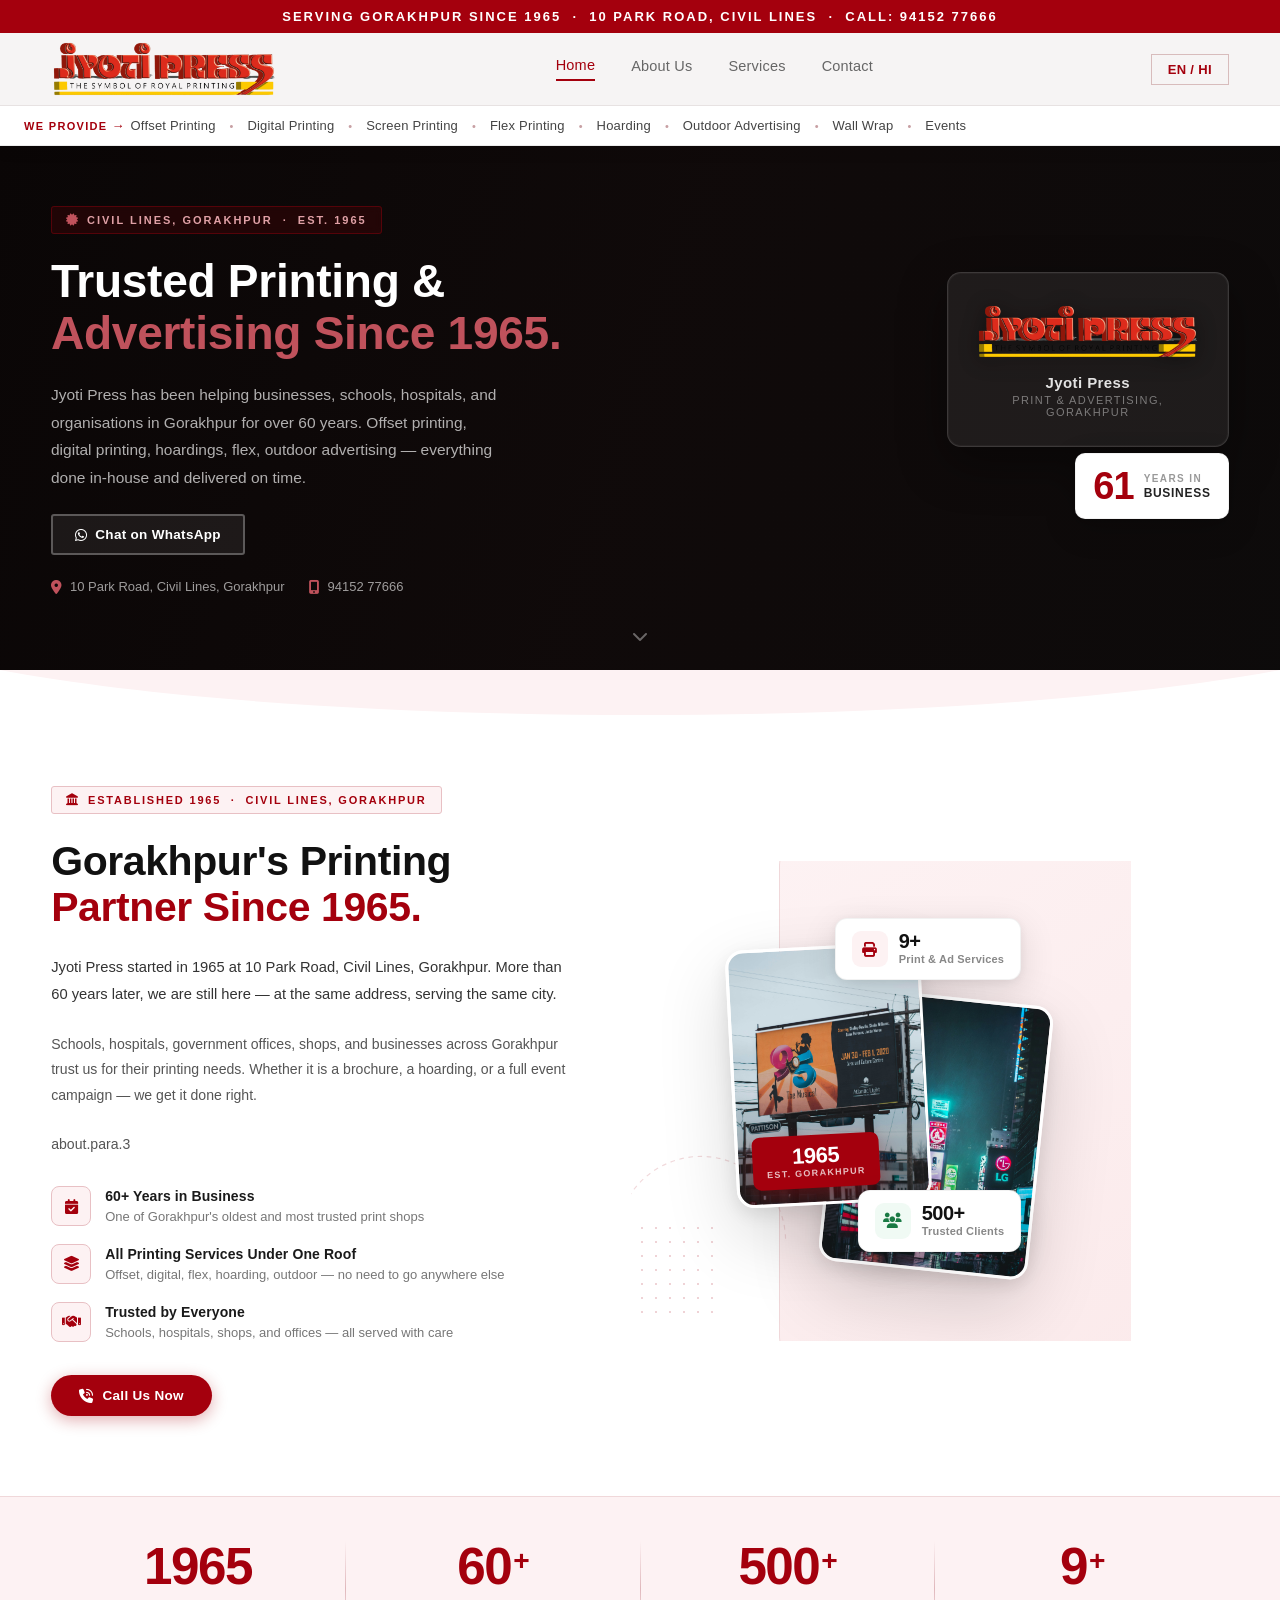
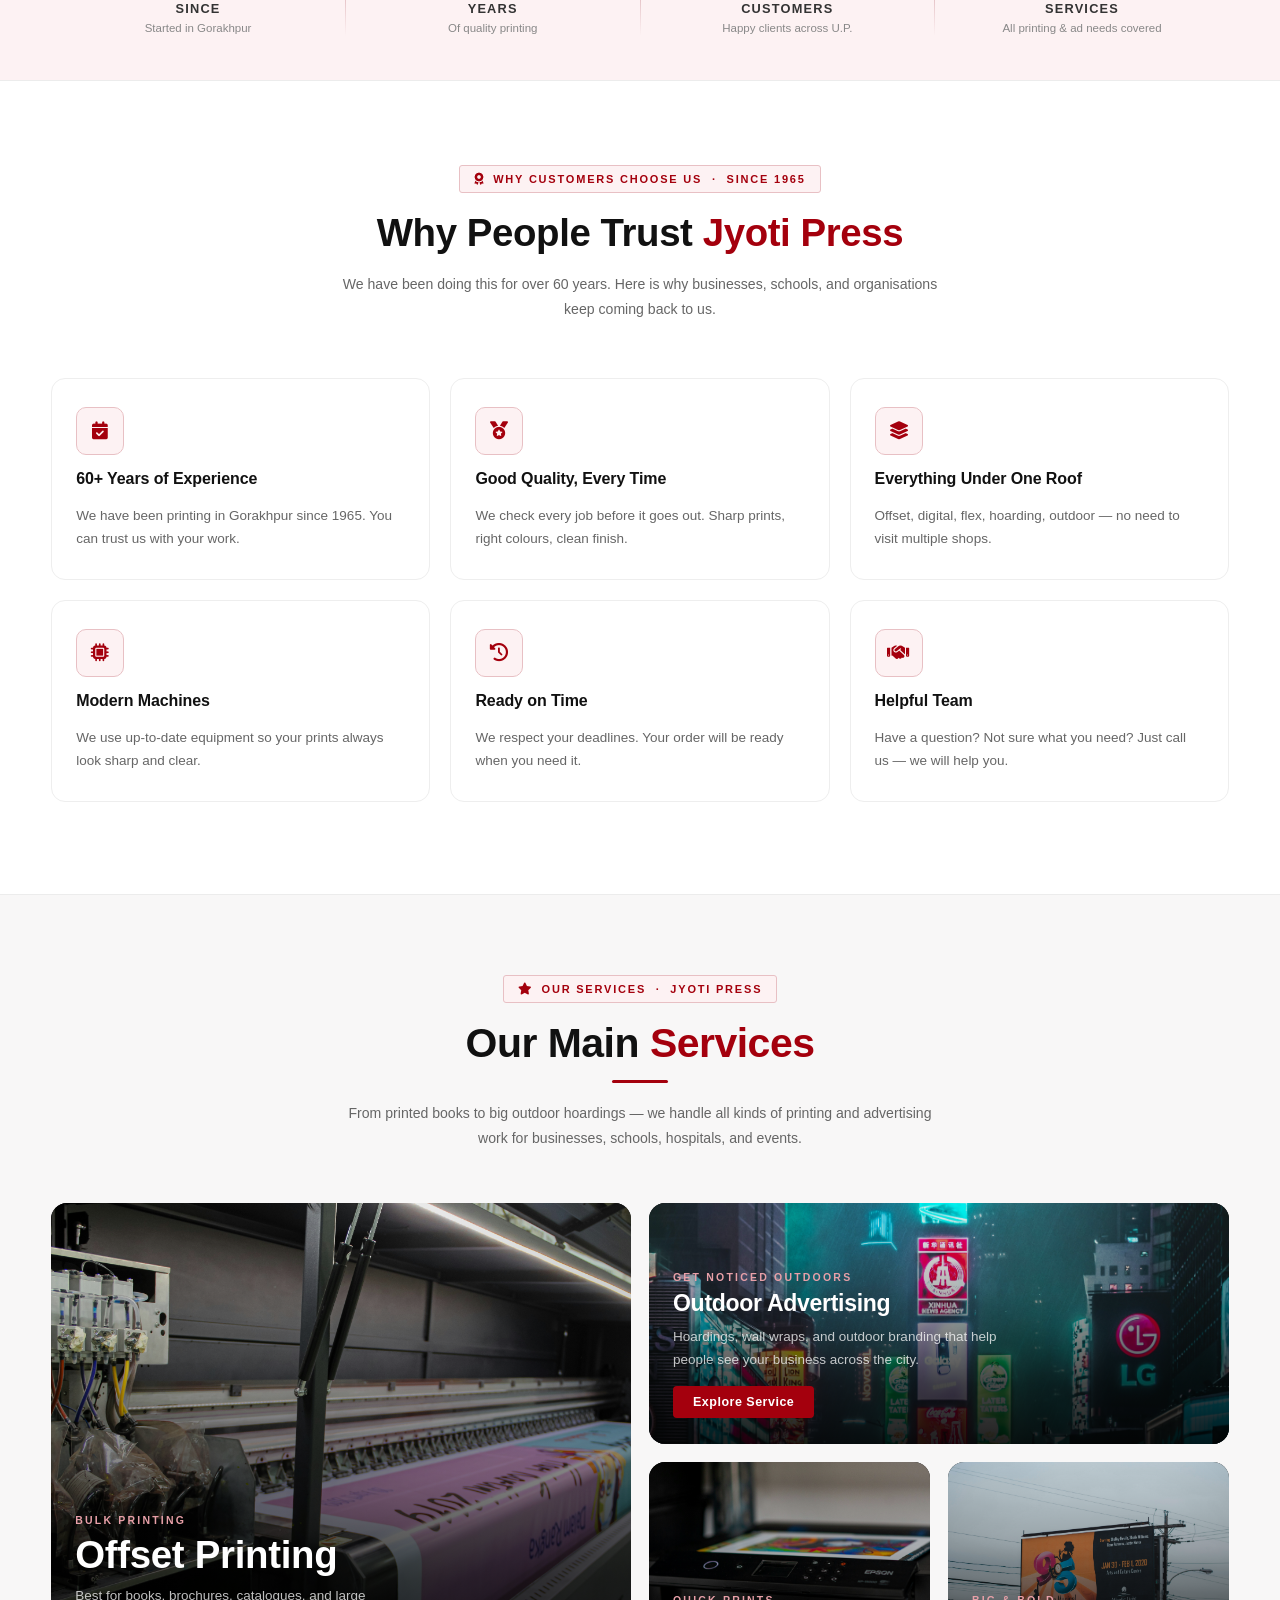
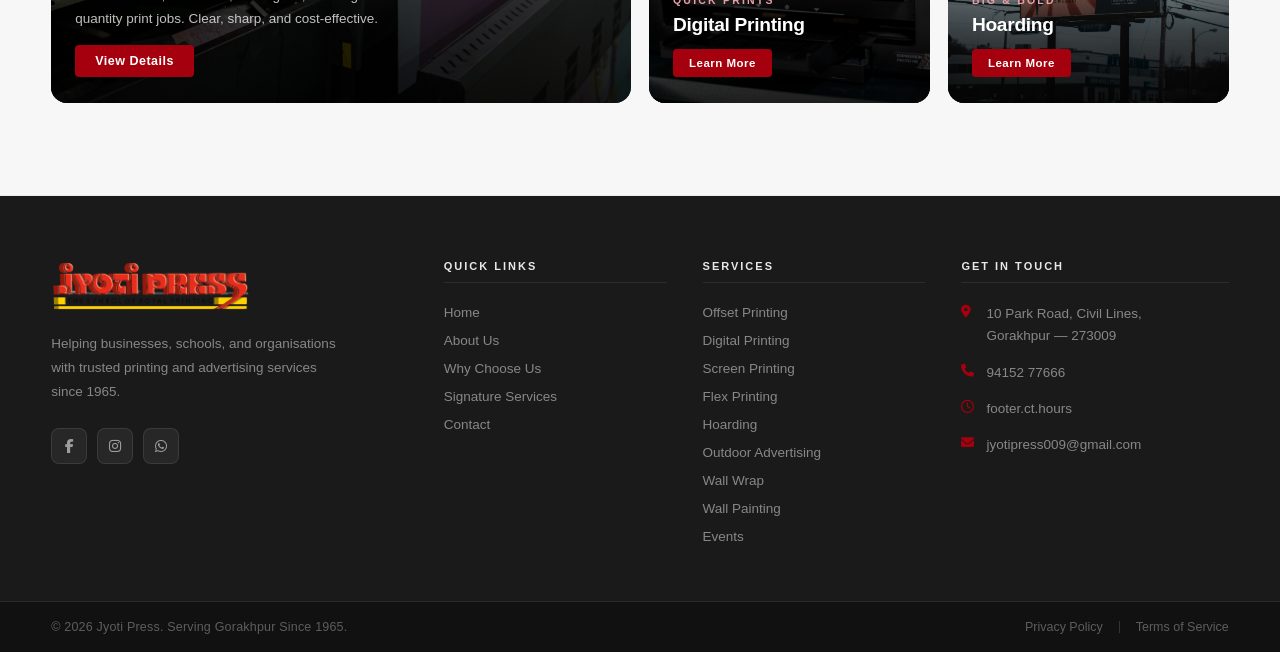
==== commit 215622ee: "Update index.html Updated contact information and business description for clarity and detail." ====
--- a/index.html
+++ b/index.html
@@ -15,9 +15,18 @@
     <div class="site-header">
 
         <div class="top-bar">
-            <span class="top-bar-track"><span class="top-bar-text" data-i18n="topbar.text">SERVING GORAKHPUR SINCE 1965
-                    &nbsp;·&nbsp; 10 PARK ROAD, CIVIL LINES &nbsp;·&nbsp; CALL: 94152 77666</span></span>
-        </div>
+    <span class="top-bar-track">
+        <span class="top-bar-text" data-i18n="topbar.text">
+            SERVING GORAKHPUR SINCE 1965
+            &nbsp;·&nbsp;
+            10 PARK ROAD, CIVIL LINES
+            &nbsp;·&nbsp;
+            MON–SAT: 10:00 AM – 9:00 PM
+            &nbsp;·&nbsp;
+            CALL: 94152 77666
+        </span>
+    </span>
+</div>
 
         <header class="navbar">
             <div class="container nav-container">
@@ -201,53 +210,75 @@
                 </div>
 
                 <h2 class="about-heading">
-                    <span data-i18n="about.heading.line1">Gorakhpur's Printing</span><br>
-                    <span class="about-heading-accent" data-i18n="about.heading.accent">Partner Since 1965.</span>
+                    <span data-i18n="about.heading.line1">Gorakhpur's Trusted Printing Partner</span><br>
+                    <span class="about-heading-accent" data-i18n="about.heading.accent">Serving Since 1965.</span>
                 </h2>
 
                 <p class="about-para about-para-lead" data-i18n="about.para.lead">
-                    Jyoti Press started in 1965 at 10 Park Road, Civil Lines, Gorakhpur. More than 60 years later, we
-                    are still here — at the same address, serving the same city.
+                    For more than six decades, Jyoti Press has been helping businesses, schools, hospitals, government
+                    offices, and local organisations with dependable printing and advertising solutions. Since opening
+                    our doors in 1965 at 10 Park Road, Civil Lines, Gorakhpur, we have remained committed to quality
+                    work, honest service, and long-term customer relationships.
                 </p>
 
                 <p class="about-para" data-i18n="about.para.2">
-                    Schools, hospitals, government offices, shops, and businesses across Gorakhpur trust us for their
-                    printing needs. Whether it is a brochure, a hoarding, or a full event campaign — we get it done
-                    right.
+                    From everyday printing requirements to large-scale branding campaigns, we provide complete solutions
+                    under one roof. Whether you need brochures, visiting cards, books, digital prints, flex boards,
+                    hoardings, wall graphics, event branding, or outdoor advertising, our experienced team ensures every
+                    project is completed with precision, consistency, and attention to detail.
                 </p>
 
+                <p class="about-para" data-i18n="about.para.3">
+                    Over the years, thousands of customers across Gorakhpur have trusted us because we focus on what
+                    matters most: quality printing, timely delivery, transparent communication, and service you can rely
+                    on. Our goal is simple — to help your message stand out and leave a lasting impression.
+                </p>
+
                 <div class="about-highlights">
+
                     <div class="about-highlight-item">
                         <div class="about-highlight-icon">
                             <i class="fa-solid fa-calendar-check"></i>
                         </div>
                         <div class="about-highlight-text">
-                            <span class="about-highlight-title" data-i18n="about.hl1.title">60+ Years in Business</span>
-                            <span class="about-highlight-desc" data-i18n="about.hl1.desc">One of Gorakhpur's oldest and
-                                most trusted print shops</span>
-                        </div>
-                    </div>
+                            <span class="about-highlight-title" data-i18n="about.hl1.title">60+ Years of Trusted
+                                Service</span>
+                            <span class="about-highlight-desc" data-i18n="about.hl1.desc">
+                                Serving Gorakhpur continuously since 1965 with reliable printing and advertising
+                                solutions.
+                            </span>
+                        </div>
+                    </div>
+
                     <div class="about-highlight-item">
                         <div class="about-highlight-icon">
                             <i class="fa-solid fa-layer-group"></i>
                         </div>
                         <div class="about-highlight-text">
-                            <span class="about-highlight-title" data-i18n="about.hl2.title">All Printing Services Under
-                                One Roof</span>
-                            <span class="about-highlight-desc" data-i18n="about.hl2.desc">Offset, digital, flex,
-                                hoarding, outdoor — no need to go anywhere else</span>
-                        </div>
-                    </div>
+                            <span class="about-highlight-title" data-i18n="about.hl2.title">
+                                Complete Printing & Advertising Solutions
+                            </span>
+                            <span class="about-highlight-desc" data-i18n="about.hl2.desc">
+                                Offset printing, digital printing, screen printing, flex printing, hoardings, wall
+                                wraps, events, and more.
+                            </span>
+                        </div>
+                    </div>
+
                     <div class="about-highlight-item">
                         <div class="about-highlight-icon">
                             <i class="fa-solid fa-handshake"></i>
                         </div>
                         <div class="about-highlight-text">
-                            <span class="about-highlight-title" data-i18n="about.hl3.title">Trusted by Everyone</span>
-                            <span class="about-highlight-desc" data-i18n="about.hl3.desc">Schools, hospitals, shops, and
-                                offices — all served with care</span>
-                        </div>
-                    </div>
+                            <span class="about-highlight-title" data-i18n="about.hl3.title">Trusted Across
+                                Gorakhpur</span>
+                            <span class="about-highlight-desc" data-i18n="about.hl3.desc">
+                                Preferred by schools, hospitals, offices, shops, institutions, and growing businesses
+                                throughout the city.
+                            </span>
+                        </div>
+                    </div>
+
                 </div>
 
                 <a href="tel:9415277666" class="about-cta">
@@ -626,12 +657,16 @@
                                 273009</span>
                         </li>
                         <li>
+                            <i class="fa-solid fa-phone"></i>
+                            <a href="tel:9415277666">94152 77666</a>
+                        </li>
+                        <li>
+                            <i class="fa-regular fa-clock"></i>
+                            <span data-i18n="footer.ct.hours">Monday - Saturday: 10:00 AM - 9:00 PM</span>
+                        </li>
+                        <li>
                             <i class="fa-solid fa-envelope"></i>
                             <a href="mailto:jyotipress009@gmail.com">jyotipress009@gmail.com</a>
-                        </li>
-                        <li>
-                            <i class="fa-solid fa-phone"></i>
-                            <a href="tel:9415277666">94152 77666</a>
                         </li>
                     </ul>
                 </div>
@@ -657,4 +692,4 @@
     <script src="js/index.js"></script>
 </body>
 
-</html>+</html>
--- a/css/responsive.css
+++ b/css/responsive.css
@@ -317,407 +317,312 @@
    ABOUT SECTION RESPONSIVE
    ============================================ */
 @media (max-width: 1280px) {
-    .about-container {
-        gap: 60px;
-    }
-
-    .about-right {
-        width: clamp(320px, 40vw, 500px);
-    }
-
-    .about-images-composition {
-        width: 280px;
-        height: 390px;
-    }
-
-    .about-img-card--back {
-        width: 210px;
-        height: 275px;
-        right: -20px;
-    }
-
-    .about-img-card--front {
-        width: 195px;
-        height: 258px;
-    }
+  .about-container {
+    gap: 60px;
+  }
+
+  .about-right {
+    width: clamp(320px, 40vw, 500px);
+  }
+
+  .about-images-composition {
+    width: 280px;
+    height: 390px;
+  }
+
+  .about-img-card--back {
+    width: 210px;
+    height: 275px;
+    right: -20px;
+  }
+
+  .about-img-card--front {
+    width: 195px;
+    height: 258px;
+  }
 }
 
 @media (max-width: 1024px) {
-    .about-container {
-        gap: 44px;
-        padding: 48px 0 72px;
-    }
-
-    .about-left {
-        order: 1;
-    }
-
-    .about-right {
-        width: clamp(300px, 44vw, 440px);
-        min-height: 420px;
-        order: 2;
-    }
-
-    .about-images-composition {
-        width: 260px;
-        height: 360px;
-    }
-
-    .about-img-card--back {
-        width: 195px;
-        height: 255px;
-        right: -14px;
-        top: 80px;
-    }
-
-    .about-img-card--front {
-        width: 180px;
-        height: 240px;
-        top: 30px;
-        left: -6px;
-    }
-
-    .about-chip--print {
-        right: 0;
-    }
-
-    .about-chip--clients {
-        right: 0;
-    }
-
-    .about-right-bg {
-        right: -28px;
-    }
+  .about-container {
+    gap: 44px;
+    padding: 48px 0 72px;
+  }
+
+  .about-left {
+    order: 1;
+  }
+
+  .about-right {
+    width: clamp(300px, 44vw, 440px);
+    min-height: 420px;
+    order: 2;
+  }
+
+  .about-images-composition {
+    width: 260px;
+    height: 360px;
+  }
+
+  .about-img-card--back {
+    width: 195px;
+    height: 255px;
+    right: -14px;
+    top: 80px;
+  }
+
+  .about-img-card--front {
+    width: 180px;
+    height: 240px;
+    top: 30px;
+    left: -6px;
+  }
+
+  .about-chip--print {
+    right: 0;
+  }
+
+  .about-chip--clients {
+    right: 0;
+  }
+
+  .about-right-bg {
+    right: -28px;
+  }
 }
 
 @media (max-width: 768px) {
-    .about-container {
-        flex-direction: column;
-        align-items: flex-start;
-        gap: 48px;
-        padding: 40px 0 64px;
-    }
-
-    .about-left {
-        max-width: 100%;
-        gap: 20px;
-        order: 1;
-    }
-
-    .about-right {
-        width: 100%;
-        min-height: 360px;
-        justify-content: flex-start;
-        padding-left: 20px;
-        order: 2;
-    }
-
-    .about-right-bg {
-        right: 0;
-        top: -12px;
-        width: 58%;
-        height: calc(100% + 24px);
-        border-radius: 16px;
-    }
-
-    .about-images-composition {
-        width: 280px;
-        height: 380px;
-    }
-
-    .about-img-card--back {
-        width: 210px;
-        height: 275px;
-        right: -10px;
-        top: 75px;
-    }
-
-    .about-img-card--front {
-        width: 195px;
-        height: 258px;
-        top: 22px;
-        left: -4px;
-    }
-
-    .about-chip--print {
-        right: 0;
-    }
-
-    .about-chip--clients {
-        right: 0;
-    }
-
-    .about-stats-container {
-        flex-wrap: wrap;
-        gap: 0;
-        padding: 36px 0;
-    }
-
-    .about-stat-item {
-        flex: 0 0 50%;
-        padding: 20px 16px;
-        border-bottom: 1px solid #f0d8da;
-    }
-
-    .about-stat-item:nth-child(n+5) {
-        border-bottom: none;
-    }
-
-    .about-stats-divider {
-        display: none;
-    }
+  .about-container {
+    flex-direction: column;
+    align-items: center;
+    gap: 34px;
+    padding: 40px 0 60px;
+  }
+
+  .about-left {
+    max-width: 100%;
+    gap: 18px;
+    order: 1;
+  }
+
+  .about-right {
+    width: 100%;
+    min-height: auto;
+    padding: 0;
+    justify-content: center;
+    overflow: visible;
+    order: 2;
+  }
+
+  .about-right-bg,
+  .about-dot-grid,
+  .about-arc-wrap,
+  .about-img-card--back {
+    display: none;
+  }
+
+  .about-images-composition {
+    width: min(340px, 90vw);
+    height: auto;
+    display: flex;
+    flex-direction: column;
+    align-items: center;
+    gap: 12px;
+  }
+
+  .about-img-card--front {
+    position: relative;
+    width: min(320px, 86vw);
+    height: 340px;
+    top: auto;
+    left: auto;
+    transform: none;
+    border-radius: 18px;
+  }
+
+  .about-img-card--front:hover {
+    transform: none;
+  }
+
+  .about-chip {
+    position: relative;
+    min-width: 160px;
+    padding: 11px 14px;
+    gap: 10px;
+  }
+
+  .about-chip--print,
+  .about-chip--clients {
+    top: auto;
+    right: auto;
+    bottom: auto;
+  }
+
+  .about-est-badge {
+    bottom: 12px;
+    left: 12px;
+  }
+
+  .about-stats-container {
+    flex-wrap: wrap;
+    gap: 0;
+    padding: 32px 0;
+  }
+
+  .about-stat-item {
+    flex: 0 0 50%;
+    padding: 18px 14px;
+    border-bottom: 1px solid #f0d8da;
+  }
+
+  .about-stat-item:nth-child(n+5) {
+    border-bottom: none;
+  }
+
+  .about-stats-divider {
+    display: none;
+  }
 }
 
 @media (max-width: 480px) {
-    .about-container {
-        padding: 32px 0 56px;
-        gap: 40px;
-    }
-
-    .about-right {
-        width: 100%;
-        min-height: auto;
-        padding: 20px 0;
-        justify-content: center;
-        overflow: visible;
-    }
-
-    .about-right-bg {
-        display: none;
-    }
-
-    .about-images-composition {
-        width: 100%;
-        height: auto;
-        display: flex;
-        flex-direction: column;
-        align-items: center;
-        gap: 14px;
-    }
-
-    .about-img-card--back {
-        display: none;
-    }
-
-    .about-img-card--front {
-        position: relative;
-        width: min(280px, 85vw);
-        height: 340px;
-        top: auto;
-        left: auto;
-        transform: none;
-        border-radius: 18px;
-    }
-
-    .about-img-card--front:hover {
-        transform: none;
-    }
-
-    .about-chip {
-        position: relative;
-        min-width: 160px;
-        padding: 12px 16px;
-        gap: 10px;
-    }
-
-    .about-chip-num {
-        font-size: 17px;
-    }
-
-    .about-chip-label {
-        font-size: 10px;
-    }
-
-    .about-chip-icon {
-        width: 30px;
-        height: 30px;
-    }
-
-    .about-chip-icon i {
-        font-size: 13px;
-    }
-
-    .about-chip--print,
-    .about-chip--clients {
-        top: auto;
-        right: auto;
-        bottom: auto;
-    }
-
-    .about-est-year {
-        font-size: 20px;
-    }
-
-    .about-est-badge {
-        padding: 10px 14px;
-        bottom: 12px;
-        left: 12px;
-    }
-
-    .about-cta {
-        width: 100%;
-        justify-content: center;
-    }
-
-    .about-stat-item {
-        flex: 0 0 50%;
-        padding: 18px 12px;
-    }
-
-    .about-stats-container {
-        padding: 28px 0;
-    }
-
-    .about-stat-desc {
-        display: none;
-    }
-
-    .about-arc-wrap {
-        display: none;
-    }
-
-    .about-dot-grid {
-        display: none;
-    }
-
-    .about-highlight-item {
-        gap: 11px;
-    }
-
-    .about-highlight-icon {
-        width: 36px;
-        height: 36px;
-    }
-}
-
-/* 390px — restores layered composition (overrides 480px flat layout) */
+  .about-container {
+    padding: 32px 0 52px;
+    gap: 30px;
+  }
+
+  .about-right {
+    width: 100%;
+    justify-content: center;
+  }
+
+  .about-images-composition {
+    width: min(300px, 88vw);
+    gap: 10px;
+  }
+
+  .about-img-card--front {
+    width: min(300px, 88vw);
+    height: 300px;
+  }
+
+  .about-chip {
+    min-width: 148px;
+    padding: 10px 12px;
+    gap: 8px;
+  }
+
+  .about-chip-num {
+    font-size: 16px;
+  }
+
+  .about-chip-label {
+    font-size: 9.5px;
+  }
+
+  .about-chip-icon {
+    width: 28px;
+    height: 28px;
+  }
+
+  .about-chip-icon i {
+    font-size: 12px;
+  }
+
+  .about-est-year {
+    font-size: 18px;
+  }
+
+  .about-est-badge {
+    padding: 9px 12px;
+    bottom: 10px;
+    left: 10px;
+  }
+
+  .about-stat-item {
+    padding: 16px 10px;
+  }
+
+  .about-stat-desc {
+    display: none;
+  }
+
+  .about-highlight-item {
+    gap: 11px;
+  }
+
+  .about-highlight-icon {
+    width: 36px;
+    height: 36px;
+  }
+}
+
 @media (max-width: 390px) {
-    .about-container {
-        padding: 28px 0 48px;
-    }
-
-    .about-right {
-        min-height: 290px;
-        padding-left: 4px;
-    }
-
-    .about-images-composition {
-        width: 215px;
-        height: 300px;
-        display: block;
-        flex-direction: unset;
-        align-items: unset;
-        gap: unset;
-    }
-
-    .about-img-card--back {
-        display: block;
-        position: absolute;
-        width: 160px;
-        height: 210px;
-        top: 62px;
-        right: -4px;
-    }
-
-    .about-img-card--front {
-        position: absolute;
-        width: 148px;
-        height: 196px;
-        top: 14px;
-        left: auto;
-        transform: rotate(-3deg);
-    }
-
-    .about-img-card--front:hover {
-        transform: rotate(-3deg) translateY(-6px);
-    }
-
-    .about-chip {
-        position: absolute;
-        min-width: 118px;
-        padding: 9px 10px;
-        border-radius: 10px;
-    }
-
-    .about-chip--print {
-        top: 4px;
-        right: 0;
-        bottom: auto;
-    }
-
-    .about-chip--clients {
-        bottom: 28px;
-        right: 0;
-        top: auto;
-    }
-
-    .about-right-bg {
-        display: block;
-        width: 50%;
-        border-radius: 12px;
-    }
-
-    .about-stat-item {
-        padding: 16px 10px;
-    }
+  .about-container {
+    padding: 28px 0 48px;
+  }
+
+  .about-images-composition {
+    width: min(260px, 88vw);
+  }
+
+  .about-img-card--front {
+    width: min(260px, 88vw);
+    height: 270px;
+  }
+
+  .about-chip {
+    min-width: 136px;
+    padding: 9px 11px;
+  }
+
+  .about-chip-num {
+    font-size: 15px;
+  }
+
+  .about-est-year {
+    font-size: 16px;
+  }
 }
 
 @media (max-width: 360px) {
-    .about-container {
-        padding: 24px 0 44px;
-    }
-
-    .about-right {
-        min-height: 270px;
-    }
-
-    .about-images-composition {
-        width: 200px;
-        height: 280px;
-    }
-
-    .about-img-card--back {
-        width: 148px;
-        height: 195px;
-        top: 56px;
-    }
-
-    .about-img-card--front {
-        width: 138px;
-        height: 183px;
-        top: 12px;
-    }
-
-    .about-right-bg {
-        width: 46%;
-    }
-
-    .about-chip {
-        padding: 8px 9px;
-        min-width: 110px;
-        gap: 7px;
-    }
-
-    .about-chip-num {
-        font-size: 15px;
-    }
-
-    .about-chip-icon {
-        width: 27px;
-        height: 27px;
-    }
-
-    .about-chip-icon i {
-        font-size: 11px;
-    }
-
-    .about-est-year {
-        font-size: 16px;
-    }
-
-    .about-est-badge {
-        padding: 7px 9px;
-    }
+  .about-container {
+    padding: 24px 0 44px;
+  }
+
+  .about-images-composition {
+    width: min(240px, 90vw);
+  }
+
+  .about-img-card--front {
+    width: min(240px, 90vw);
+    height: 250px;
+  }
+
+  .about-chip {
+    min-width: 128px;
+    padding: 8px 10px;
+    gap: 7px;
+  }
+
+  .about-chip-num {
+    font-size: 14px;
+  }
+
+  .about-chip-icon {
+    width: 27px;
+    height: 27px;
+  }
+
+  .about-chip-icon i {
+    font-size: 11px;
+  }
+
+  .about-est-year {
+    font-size: 15px;
+  }
+
+  .about-est-badge {
+    padding: 7px 9px;
+  }
 }
 
 /* ============================================
@@ -1504,4 +1409,4 @@
         height: 36px;
         max-width: 160px;
     }
-}+}
